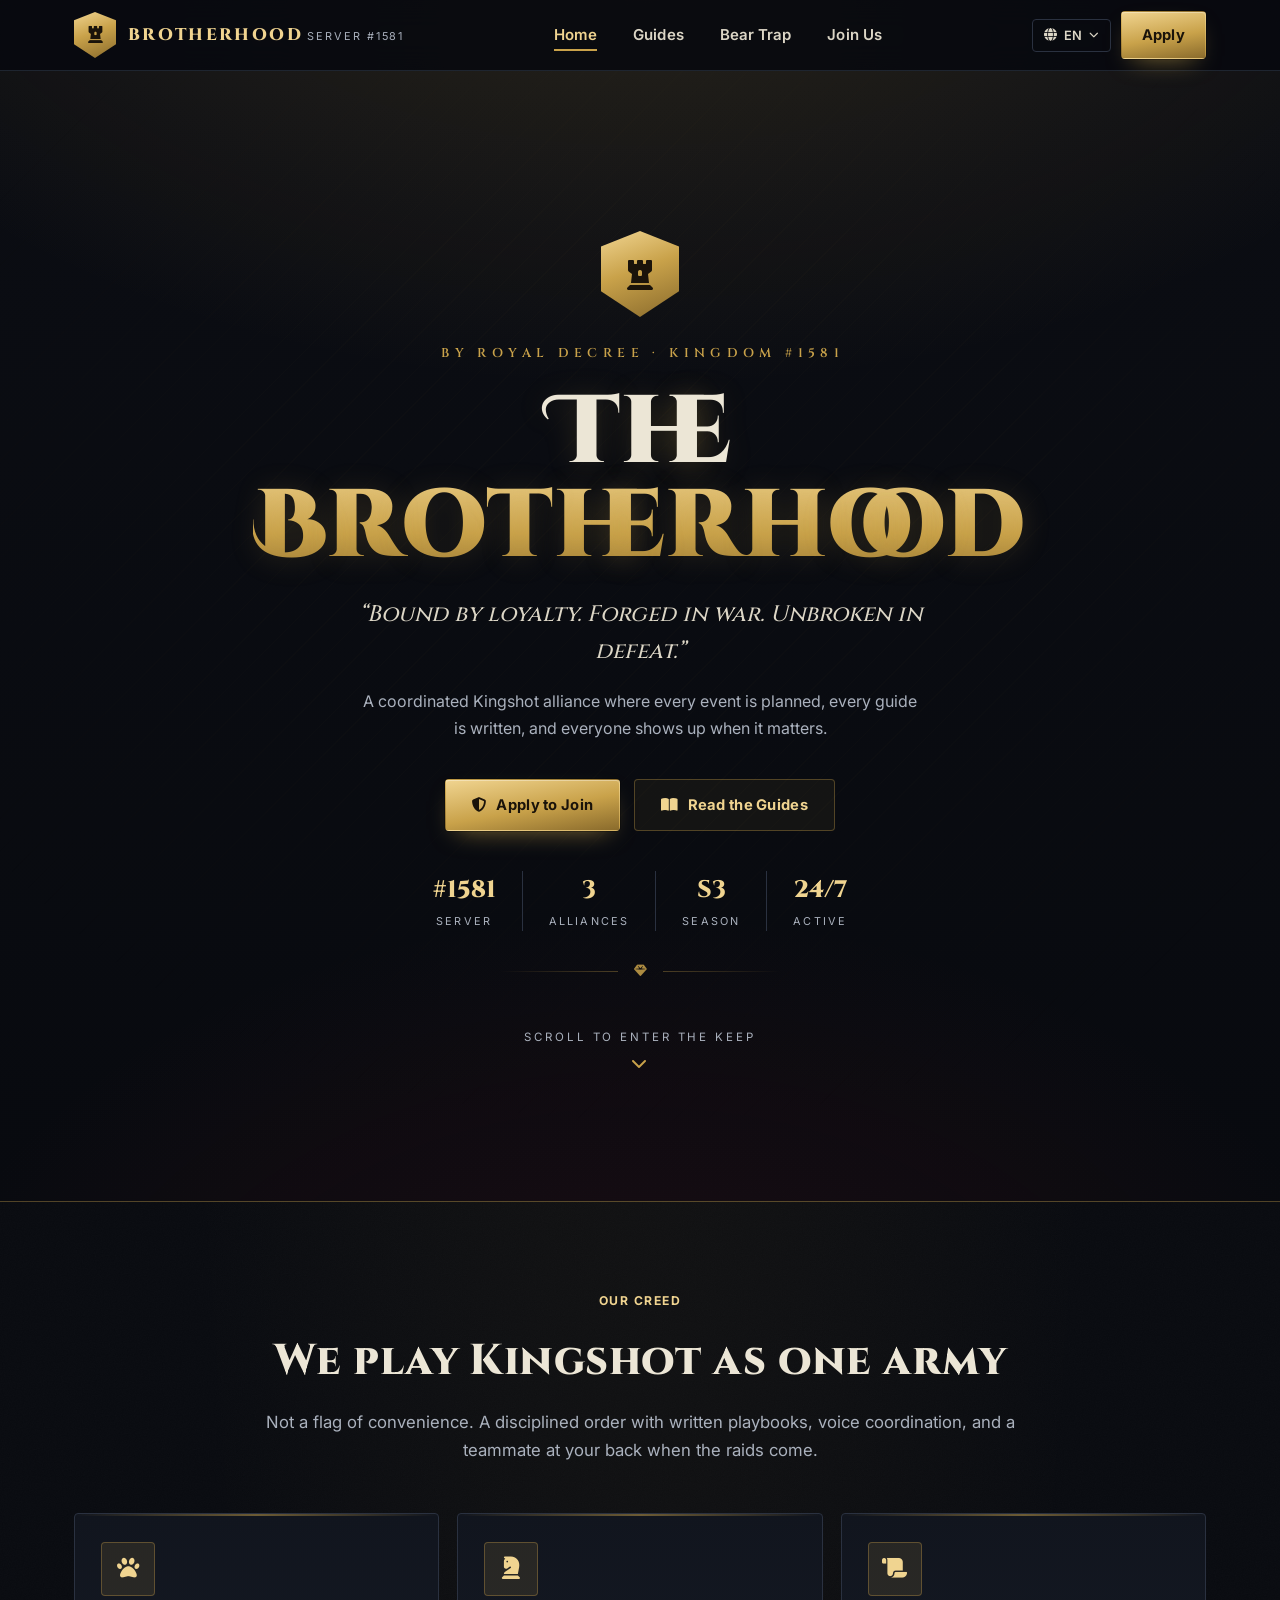
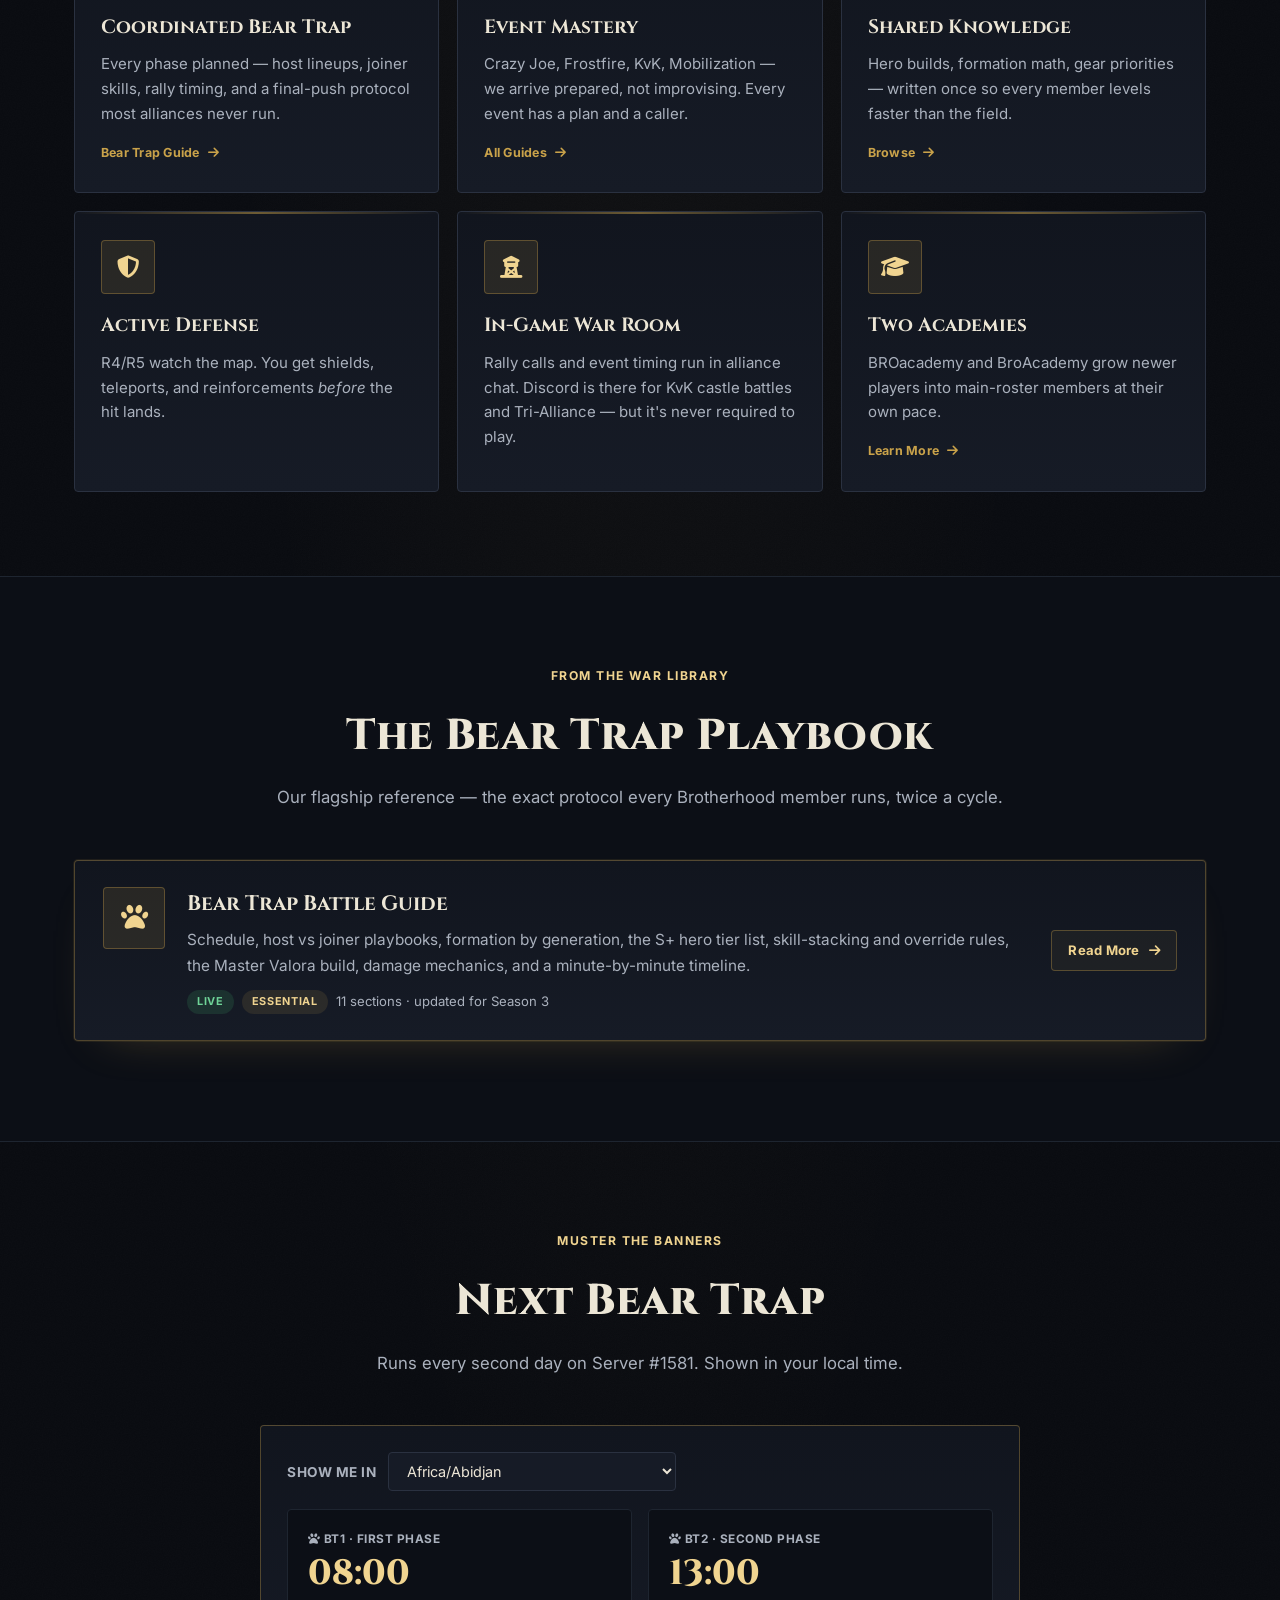
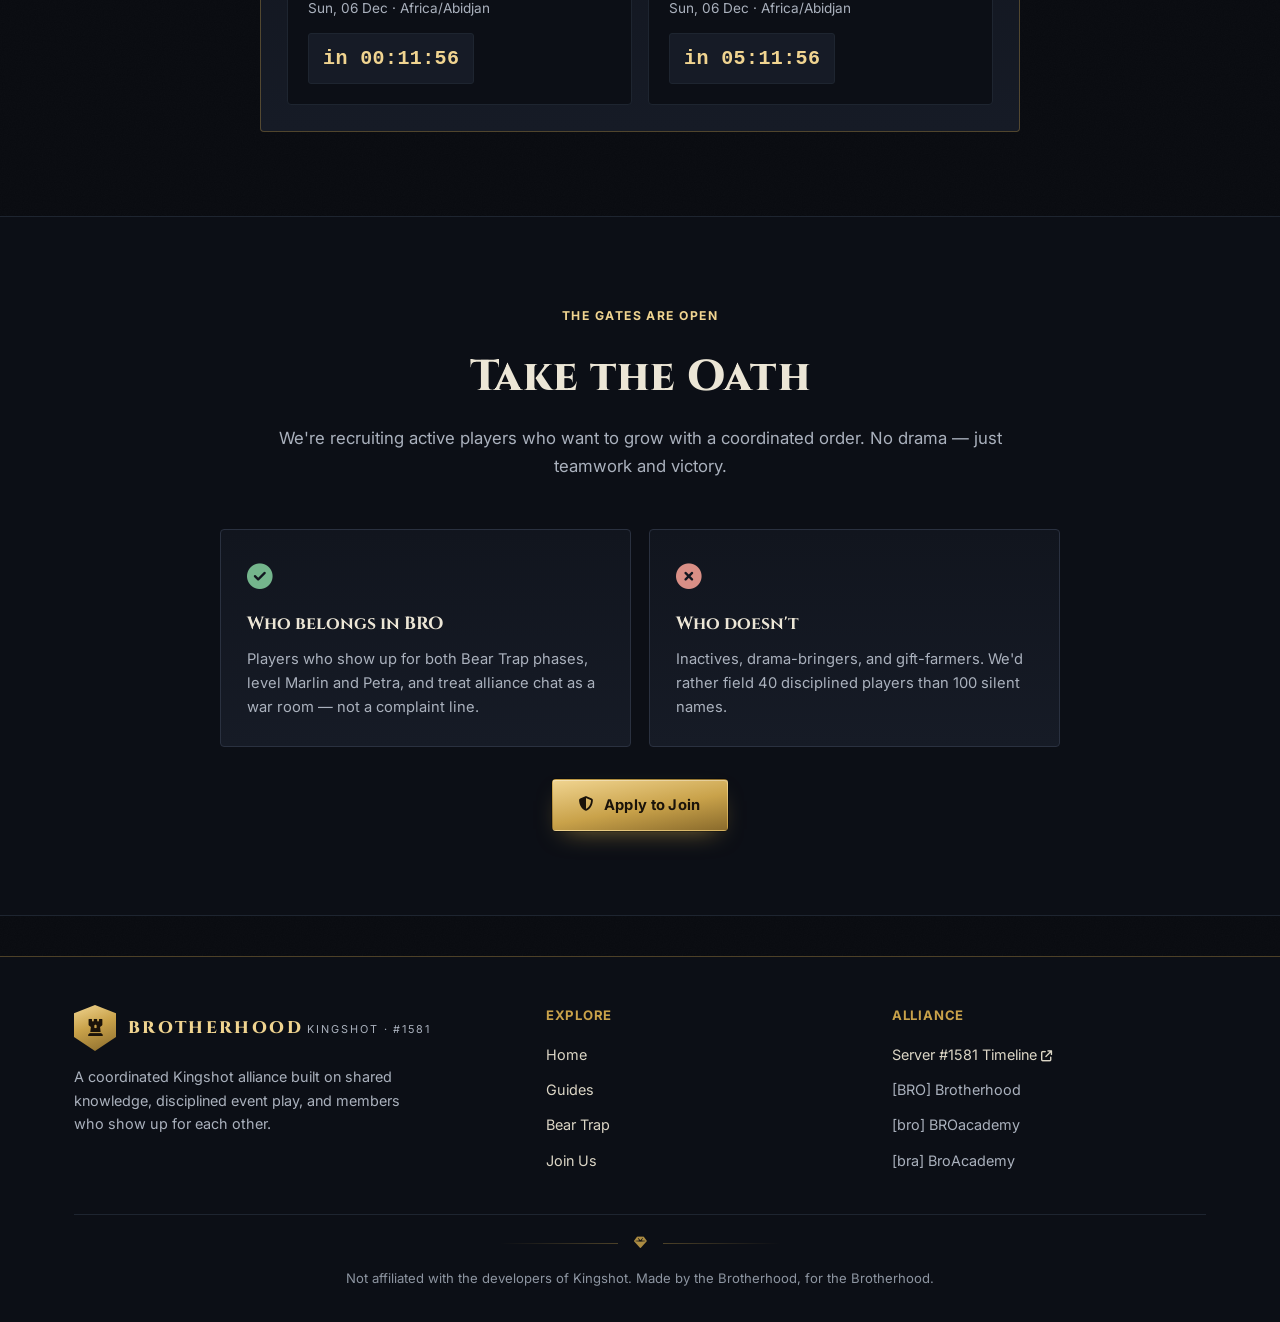
==== home.html @ 2ebb55e9 "Bear Trap guide — soft launch as site root Co-Authored-By: Claude Opus 4.8 <noreply@anthropic.com>" ====
<!DOCTYPE html>
<html lang="en">
<head>
<meta charset="UTF-8" />
<meta name="viewport" content="width=device-width, initial-scale=1.0" />
<title>Brotherhood — Kingshot Alliance · Server #1581</title>
<meta name="description" content="The Brotherhood — a coordinated Kingshot alliance on Server #1581. War strategy, written guides, and members who show up. Now recruiting." />
<link rel="preconnect" href="https://fonts.googleapis.com" />
<link rel="preconnect" href="https://fonts.gstatic.com" crossorigin />
<link href="https://fonts.googleapis.com/css2?family=Cinzel:wght@400;600;700;800;900&family=Cinzel+Decorative:wght@700;900&family=Inter:wght@400;500;600;700&display=swap" rel="stylesheet" />
<link rel="stylesheet" href="https://cdnjs.cloudflare.com/ajax/libs/font-awesome/6.5.1/css/all.min.css" />
<link rel="stylesheet" href="style.css" />
</head>
<body>

<!-- ===================== NAV ===================== -->
<header class="nav">
  <div class="nav-inner">
    <a class="brand" href="home.html" aria-label="Brotherhood home">
      <span class="crest"><i class="fa-solid fa-chess-rook"></i></span>
      <span class="brand-text">
        <span class="brand-name">BROTHERHOOD</span>
        <span class="brand-sub">Server #1581</span>
      </span>
    </a>
    <nav class="nav-links" aria-label="Primary">
      <a href="home.html" class="active" data-i18n="nav.home">Home</a>
      <a href="guides.html" data-i18n="nav.guides">Guides</a>
      <a href="index.html" data-i18n="nav.beartrap">Bear Trap</a>
      <a href="recruitment.html" data-i18n="nav.recruit">Join Us</a>
    </nav>
    <div class="nav-right">
      <div class="lang">
        <button class="lang-btn" data-lang-toggle aria-label="Change language">
          <i class="fa-solid fa-globe"></i><span data-lang-label>EN</span><i class="fa-solid fa-chevron-down" style="font-size:.6rem"></i>
        </button>
        <div class="lang-menu" data-lang-menu></div>
      </div>
      <a class="btn btn-gold desktop-cta" href="recruitment.html" data-i18n="nav.apply">Apply</a>
      <button class="hamburger" data-burger aria-label="Menu"><i class="fa-solid fa-bars"></i></button>
    </div>
  </div>
</header>
<div class="mobile-drawer" data-drawer>
  <a href="home.html" class="active" data-i18n="nav.home">Home</a>
  <a href="guides.html" data-i18n="nav.guides">Guides</a>
  <a href="index.html" data-i18n="nav.beartrap">Bear Trap</a>
  <a href="recruitment.html" data-i18n="nav.recruit">Join Us</a>
  <div class="drawer-cta"><a class="btn btn-gold" href="recruitment.html" style="width:100%" data-i18n="cta.apply">Apply to Join</a></div>
</div>

<!-- ===================== HERO BANNER ===================== -->
<section class="banner">
  <div class="banner-inner">
    <div class="crest-lg"><i class="fa-solid fa-chess-rook"></i></div>
    <div class="decree-tag">By Royal Decree · Kingdom #1581</div>
    <h1>The <span class="gild">Brotherhood</span></h1>
    <p class="tagline">“Bound by loyalty. Forged in war. Unbroken in defeat.”</p>
    <p class="sub">A coordinated Kingshot alliance where every event is planned, every guide is written, and everyone shows up when it matters.</p>

    <div class="banner-cta">
      <a class="btn btn-gold" href="recruitment.html"><i class="fa-solid fa-shield-halved"></i> <span data-i18n="cta.apply">Apply to Join</span></a>
      <a class="btn btn-ghost" href="guides.html"><i class="fa-solid fa-book-open"></i> <span data-i18n="cta.readGuides">Read the Guides</span></a>
    </div>

    <div class="creststrip">
      <div class="item"><div class="v">#1581</div><div class="k">Server</div></div>
      <div class="sep"></div>
      <div class="item"><div class="v">3</div><div class="k">Alliances</div></div>
      <div class="sep"></div>
      <div class="item"><div class="v">S3</div><div class="k">Season</div></div>
      <div class="sep"></div>
      <div class="item"><div class="v">24/7</div><div class="k">Active</div></div>
    </div>

    <div class="rule crest-rule"><i class="fa-solid fa-gem"></i></div>
    <div class="scroll-hint">Scroll to enter the keep<i class="fa-solid fa-chevron-down"></i></div>
  </div>
</section>

<!-- ===================== CREED ===================== -->
<section class="section">
  <div class="wrap">
    <div class="section-head">
      <span class="eyebrow">Our Creed</span>
      <h2>We play Kingshot as one army</h2>
      <p>Not a flag of convenience. A disciplined order with written playbooks, voice coordination, and a teammate at your back when the raids come.</p>
    </div>

    <div class="grid grid-3">
      <article class="card">
        <div class="card-icon"><i class="fa-solid fa-paw"></i></div>
        <h3>Coordinated Bear Trap</h3>
        <p>Every phase planned — host lineups, joiner skills, rally timing, and a final-push protocol most alliances never run.</p>
        <a class="card-link" href="index.html">Bear Trap Guide <i class="fa-solid fa-arrow-right"></i></a>
      </article>
      <article class="card">
        <div class="card-icon"><i class="fa-solid fa-chess-knight"></i></div>
        <h3>Event Mastery</h3>
        <p>Crazy Joe, Frostfire, KvK, Mobilization — we arrive prepared, not improvising. Every event has a plan and a caller.</p>
        <a class="card-link" href="guides.html">All Guides <i class="fa-solid fa-arrow-right"></i></a>
      </article>
      <article class="card">
        <div class="card-icon"><i class="fa-solid fa-scroll"></i></div>
        <h3>Shared Knowledge</h3>
        <p>Hero builds, formation math, gear priorities — written once so every member levels faster than the field.</p>
        <a class="card-link" href="guides.html">Browse <i class="fa-solid fa-arrow-right"></i></a>
      </article>
      <article class="card">
        <div class="card-icon"><i class="fa-solid fa-shield-halved"></i></div>
        <h3>Active Defense</h3>
        <p>R4/R5 watch the map. You get shields, teleports, and reinforcements <em>before</em> the hit lands.</p>
      </article>
      <article class="card">
        <div class="card-icon"><i class="fa-solid fa-tower-observation"></i></div>
        <h3>In-Game War Room</h3>
        <p>Rally calls and event timing run in alliance chat. Discord is there for KvK castle battles and Tri-Alliance — but it's never required to play.</p>
      </article>
      <article class="card">
        <div class="card-icon"><i class="fa-solid fa-graduation-cap"></i></div>
        <h3>Two Academies</h3>
        <p>BROacademy and BroAcademy grow newer players into main-roster members at their own pace.</p>
        <a class="card-link" href="recruitment.html">Learn More <i class="fa-solid fa-arrow-right"></i></a>
      </article>
    </div>
  </div>
</section>

<!-- ===================== FEATURED GUIDE ===================== -->
<section class="section section--alt">
  <div class="wrap">
    <div class="section-head">
      <span class="eyebrow">From the War Library</span>
      <h2>The Bear Trap Playbook</h2>
      <p>Our flagship reference — the exact protocol every Brotherhood member runs, twice a cycle.</p>
    </div>

    <a class="guide-card featured" href="index.html">
      <div class="gc-icon"><i class="fa-solid fa-paw"></i></div>
      <div class="gc-body">
        <h3>Bear Trap Battle Guide</h3>
        <p>Schedule, host vs joiner playbooks, formation by generation, the S+ hero tier list, skill-stacking and override rules, the Master Valora build, damage mechanics, and a minute-by-minute timeline.</p>
        <div class="gc-meta">
          <span class="pill live">Live</span>
          <span class="pill tier-s">Essential</span>
          <span class="text-muted" style="font-size:.82rem">11 sections · updated for Season 3</span>
        </div>
      </div>
      <span class="btn btn-ghost btn-sm gc-cta"><span data-i18n="cta.readMore">Read More</span> <i class="fa-solid fa-arrow-right"></i></span>
    </a>
  </div>
</section>

<!-- ===================== NEXT BEAR TRAP ===================== -->
<section class="section">
  <div class="wrap">
    <div class="section-head">
      <span class="eyebrow">Muster the Banners</span>
      <h2>Next Bear Trap</h2>
      <p>Runs every second day on Server #1581. Shown in your local time.</p>
    </div>

    <div class="tz-box" style="max-width:760px;margin:0 auto">
      <div class="tz-controls">
        <label for="tzSelect">Show me in</label>
        <select id="tzSelect"></select>
      </div>
      <div class="tz-grid">
        <div class="tz-card">
          <div class="label"><i class="fa-solid fa-paw"></i> BT1 · First Phase</div>
          <div class="time" id="bt1Time">—</div>
          <div class="date" id="bt1Date">UTC 08:00</div>
          <div class="countdown" id="bt1Countdown">—</div>
        </div>
        <div class="tz-card">
          <div class="label"><i class="fa-solid fa-paw"></i> BT2 · Second Phase</div>
          <div class="time" id="bt2Time">—</div>
          <div class="date" id="bt2Date">UTC 13:00</div>
          <div class="countdown" id="bt2Countdown">—</div>
        </div>
      </div>
    </div>
  </div>
</section>

<!-- ===================== JOIN CTA ===================== -->
<section class="section section--alt">
  <div class="wrap">
    <div class="section-head">
      <span class="eyebrow">The Gates Are Open</span>
      <h2>Take the Oath</h2>
      <p>We're recruiting active players who want to grow with a coordinated order. No drama — just teamwork and victory.</p>
    </div>
    <div class="grid grid-2" style="max-width:840px;margin:0 auto 32px">
      <div class="feature">
        <div class="ic"><i class="fa-solid fa-circle-check" style="color:var(--green)"></i></div>
        <h3>Who belongs in BRO</h3>
        <p>Players who show up for both Bear Trap phases, level Marlin and Petra, and treat alliance chat as a war room — not a complaint line.</p>
      </div>
      <div class="feature">
        <div class="ic"><i class="fa-solid fa-circle-xmark" style="color:var(--red)"></i></div>
        <h3>Who doesn't</h3>
        <p>Inactives, drama-bringers, and gift-farmers. We'd rather field 40 disciplined players than 100 silent names.</p>
      </div>
    </div>
    <div style="text-align:center">
      <a class="btn btn-gold" href="recruitment.html"><i class="fa-solid fa-shield-halved"></i> <span data-i18n="cta.apply">Apply to Join</span></a>
    </div>
  </div>
</section>

<!-- ===================== FOOTER ===================== -->
<footer class="footer">
  <div class="wrap">
    <div class="footer-grid">
      <div>
        <a class="brand" href="home.html">
          <span class="crest"><i class="fa-solid fa-chess-rook"></i></span>
          <span class="brand-text">
            <span class="brand-name">BROTHERHOOD</span>
            <span class="brand-sub">Kingshot · #1581</span>
          </span>
        </a>
        <p data-i18n="footer.tagline">A coordinated Kingshot alliance built on shared knowledge, disciplined event play, and members who show up for each other.</p>
      </div>
      <div>
        <h4 data-i18n="footer.explore">Explore</h4>
        <ul>
          <li><a href="home.html" data-i18n="nav.home">Home</a></li>
          <li><a href="guides.html" data-i18n="nav.guides">Guides</a></li>
          <li><a href="index.html" data-i18n="nav.beartrap">Bear Trap</a></li>
          <li><a href="recruitment.html" data-i18n="nav.recruit">Join Us</a></li>
        </ul>
      </div>
      <div>
        <h4 data-i18n="footer.alliance">Alliance</h4>
        <ul>
          <li><a href="https://kingshotoptimizer.com/kingdom-timeline/1581/" target="_blank" rel="noopener">Server #1581 Timeline <i class="fa-solid fa-arrow-up-right-from-square" style="font-size:.7rem"></i></a></li>
          <li><span class="text-muted" style="font-size:.9rem">[BRO] Brotherhood</span></li>
          <li><span class="text-muted" style="font-size:.9rem">[bro] BROacademy</span></li>
          <li><span class="text-muted" style="font-size:.9rem">[bra] BroAcademy</span></li>
        </ul>
      </div>
    </div>
    <div class="footer-bottom">
      <div class="rule"><i class="fa-solid fa-gem"></i></div>
      <div data-i18n="footer.rights">Not affiliated with the developers of Kingshot. Made by the Brotherhood, for the Brotherhood.</div>
    </div>
  </div>
</footer>

<script src="app.js" defer></script>
</body>
</html>
---- style.css ----
/* ==========================================================================
   [BRO] BROTHERHOOD — Kingshot Alliance
   Shared design system · "Royal Decree" theme
   ========================================================================== */

/* ---------- TOKENS ---------- */
:root {
  /* surfaces */
  --bg:        #080a0f;
  --bg-2:      #0c0f16;
  --panel:     #11151e;
  --panel-2:   #161b26;
  --panel-3:   #1d2430;
  --line:      #2a3140;
  --line-soft: #1e2530;

  /* ink */
  --ink:       #ece6d6;   /* warm parchment */
  --ink-dim:   #c3bca9;
  --muted:     #8b93a0;
  --muted-2:   #6b727e;

  /* gold */
  --gold:        #c9a24a;
  --gold-bright: #f0d490;
  --gold-deep:   #8a6b2c;
  --gold-soft:   rgba(201, 162, 74, 0.12);
  --gold-line:   rgba(201, 162, 74, 0.34);

  /* heraldic */
  --crimson:        #8e1f2b;
  --crimson-bright: #c0392b;
  --azure:          #2f6fb0;

  /* status */
  --green:  #3fae6a;
  --red:    #d4493f;
  --orange: #d98a2b;

  /* type */
  --display: 'Cinzel', 'Times New Roman', serif;
  --decor:   'Cinzel Decorative', 'Cinzel', serif;
  --body:    'Inter', -apple-system, BlinkMacSystemFont, 'Segoe UI', sans-serif;

  --maxw: 1180px;
  --radius: 4px;
}

/* ---------- RESET ---------- */
* { box-sizing: border-box; margin: 0; padding: 0; }
html { scroll-behavior: smooth; -webkit-text-size-adjust: 100%; }
body {
  font-family: var(--body);
  background: var(--bg);
  color: var(--ink);
  line-height: 1.65;
  font-size: 16px;
  overflow-x: hidden;
  /* fine grain texture */
  background-image:
    radial-gradient(ellipse at 50% -10%, rgba(201,162,74,0.07) 0%, transparent 55%),
    url("data:image/svg+xml,%3Csvg xmlns='http://www.w3.org/2000/svg' width='160' height='160'%3E%3Cfilter id='n'%3E%3CfeTurbulence type='fractalNoise' baseFrequency='0.85' numOctaves='2' stitchTiles='stitch'/%3E%3CfeColorMatrix type='saturate' values='0'/%3E%3C/filter%3E%3Crect width='100%25' height='100%25' filter='url(%23n)' opacity='0.025'/%3E%3C/svg%3E");
}
img { max-width: 100%; display: block; }
a { color: var(--gold); text-decoration: none; transition: color .15s ease; }
a:hover { color: var(--gold-bright); }
ul { list-style: none; }
::selection { background: var(--gold-deep); color: #fff; }

/* scrollbar */
::-webkit-scrollbar { width: 11px; height: 11px; }
::-webkit-scrollbar-track { background: var(--bg-2); }
::-webkit-scrollbar-thumb { background: var(--panel-3); border-radius: 6px; border: 2px solid var(--bg-2); }
::-webkit-scrollbar-thumb:hover { background: var(--gold-deep); }

/* ---------- TYPE HELPERS ---------- */
.display { font-family: var(--display); font-weight: 700; letter-spacing: .02em; line-height: 1.1; }
.eyebrow {
  font-family: var(--display);
  font-weight: 600;
  font-size: .76rem;
  letter-spacing: .32em;
  text-transform: uppercase;
  color: var(--gold);
  display: inline-block;
}
.text-muted { color: var(--muted); }

/* ---------- LAYOUT ---------- */
.wrap { max-width: var(--maxw); margin: 0 auto; padding: 0 24px; }
.section { padding: 84px 0; position: relative; }
.section--tight { padding: 56px 0; }
.section-head { text-align: center; max-width: 760px; margin: 0 auto 48px; }
.section-head h2 {
  font-family: var(--display);
  font-weight: 800;
  font-size: clamp(1.8rem, 4vw, 2.7rem);
  color: var(--ink);
  margin: 14px 0 12px;
  letter-spacing: .01em;
}
.section-head p { color: var(--muted); font-size: 1.05rem; }

/* alternating section bg */
.section--alt { background: var(--bg-2); border-top: 1px solid var(--line-soft); border-bottom: 1px solid var(--line-soft); }

/* ---------- HERALDIC DIVIDER ---------- */
.rule {
  display: flex; align-items: center; justify-content: center; gap: 16px;
  margin: 0 auto; max-width: 280px; color: var(--gold);
}
.rule::before, .rule::after {
  content: ""; height: 1px; flex: 1;
  background: linear-gradient(90deg, transparent, var(--gold-line));
}
.rule::after { background: linear-gradient(90deg, var(--gold-line), transparent); }
.rule i { font-size: .8rem; opacity: .85; }

/* ==========================================================================
   NAVIGATION
   ========================================================================== */
.nav {
  position: sticky; top: 0; z-index: 1000;
  background: rgba(8, 10, 15, 0.78);
  backdrop-filter: blur(14px) saturate(140%);
  border-bottom: 1px solid var(--line-soft);
  transition: background .25s ease, border-color .25s ease, box-shadow .25s ease;
}
.nav.scrolled {
  background: rgba(8, 10, 15, 0.95);
  border-bottom-color: var(--gold-line);
  box-shadow: 0 10px 30px -18px rgba(0,0,0,.9);
}
.nav-inner {
  max-width: var(--maxw); margin: 0 auto; padding: 0 24px;
  height: 70px; display: flex; align-items: center; justify-content: space-between; gap: 18px;
}
.brand { display: flex; align-items: center; gap: 12px; }
.brand .crest {
  width: 42px; height: 46px; flex: none;
  display: grid; place-items: center;
  color: #1a130a; font-size: 1.15rem;
  background: linear-gradient(160deg, var(--gold-bright), var(--gold) 45%, var(--gold-deep));
  clip-path: polygon(50% 0, 100% 18%, 100% 70%, 50% 100%, 0 70%, 0 18%);
  box-shadow: 0 0 0 1px rgba(0,0,0,.4), 0 6px 16px -8px rgba(201,162,74,.8);
}
.brand .brand-text { line-height: 1.15; }
.brand .brand-name {
  font-family: var(--display); font-weight: 800; font-size: 1.05rem;
  color: var(--gold-bright); letter-spacing: .14em;
}
.brand .brand-sub { font-size: .68rem; color: var(--muted); letter-spacing: .18em; text-transform: uppercase; }

.nav-links { display: flex; align-items: center; gap: 4px; }
.nav-links a {
  font-family: var(--display); font-weight: 600;
  font-size: .82rem; letter-spacing: .12em; text-transform: uppercase;
  color: var(--ink-dim); padding: 10px 16px; border-radius: var(--radius);
  position: relative; transition: color .15s ease;
}
.nav-links a::after {
  content: ""; position: absolute; left: 16px; right: 16px; bottom: 6px; height: 2px;
  background: var(--gold); transform: scaleX(0); transform-origin: left; transition: transform .22s ease;
}
.nav-links a:hover { color: var(--gold-bright); }
.nav-links a:hover::after,
.nav-links a.active::after { transform: scaleX(1); }
.nav-links a.active { color: var(--gold-bright); }

.nav-right { display: flex; align-items: center; gap: 10px; }

/* language switcher */
.lang { position: relative; }
.lang-btn {
  display: flex; align-items: center; gap: 7px;
  background: transparent; border: 1px solid var(--line); color: var(--ink-dim);
  font-family: var(--body); font-size: .8rem; font-weight: 600;
  padding: 8px 11px; border-radius: var(--radius); cursor: pointer; transition: all .15s ease;
}
.lang-btn:hover { border-color: var(--gold-line); color: var(--gold-bright); }
.lang-menu {
  position: absolute; right: 0; top: calc(100% + 8px); min-width: 158px;
  background: var(--panel); border: 1px solid var(--line); border-radius: var(--radius);
  box-shadow: 0 18px 40px -20px rgba(0,0,0,.9); padding: 6px;
  opacity: 0; visibility: hidden; transform: translateY(-6px); transition: all .16s ease; z-index: 50;
}
.lang.open .lang-menu { opacity: 1; visibility: visible; transform: translateY(0); }
.lang-menu button {
  width: 100%; text-align: left; background: transparent; border: 0; cursor: pointer;
  color: var(--ink-dim); font-family: var(--body); font-size: .85rem; padding: 9px 11px;
  border-radius: 3px; display: flex; align-items: center; gap: 9px; transition: all .12s ease;
}
.lang-menu button:hover { background: var(--panel-2); color: var(--gold-bright); }
.lang-menu button.active { color: var(--gold-bright); }
.lang-menu button .flag { font-size: 1rem; }

/* buttons */
.btn {
  display: inline-flex; align-items: center; justify-content: center; gap: 9px;
  font-family: var(--display); font-weight: 700; font-size: .82rem;
  letter-spacing: .14em; text-transform: uppercase;
  padding: 13px 26px; border-radius: var(--radius); cursor: pointer;
  border: 1px solid transparent; transition: all .18s ease; white-space: nowrap;
}
.btn-gold {
  color: #1a130a;
  background: linear-gradient(170deg, var(--gold-bright), var(--gold) 55%, var(--gold-deep));
  box-shadow: 0 0 0 1px rgba(0,0,0,.3), inset 0 1px 0 rgba(255,255,255,.35), 0 10px 26px -12px rgba(201,162,74,.7);
}
.btn-gold:hover { color: #120d06; filter: brightness(1.08); transform: translateY(-2px); box-shadow: 0 14px 30px -12px rgba(201,162,74,.85); }
.btn-ghost {
  color: var(--gold-bright); background: rgba(201,162,74,.06); border-color: var(--gold-line);
}
.btn-ghost:hover { background: rgba(201,162,74,.13); border-color: var(--gold); transform: translateY(-2px); }
.btn-sm { padding: 9px 16px; font-size: .74rem; }
.nav .btn { padding: 11px 20px; }

/* hamburger */
.hamburger { display: none; background: transparent; border: 1px solid var(--line); color: var(--ink);
  width: 42px; height: 42px; border-radius: var(--radius); cursor: pointer; font-size: 1.05rem; }
.mobile-drawer { display: none; }

/* ==========================================================================
   HERO / BANNER
   ========================================================================== */
.banner {
  position: relative; overflow: hidden;
  padding: clamp(80px, 14vw, 160px) 0 clamp(72px, 11vw, 130px);
  border-bottom: 1px solid var(--gold-line);
  background:
    radial-gradient(ellipse 120% 80% at 50% -20%, rgba(201,162,74,.18), transparent 60%),
    radial-gradient(ellipse 90% 70% at 50% 120%, rgba(142,31,43,.16), transparent 65%),
    linear-gradient(180deg, #0b0d13 0%, #080a0f 100%);
}
/* corner heraldry + vignette */
.banner::before {
  content: ""; position: absolute; inset: 0; pointer-events: none;
  background:
    repeating-linear-gradient(135deg, transparent 0 22px, rgba(201,162,74,.02) 22px 23px);
  mask-image: radial-gradient(ellipse 80% 70% at 50% 40%, #000 35%, transparent 80%);
}
.banner-inner { position: relative; text-align: center; max-width: 880px; margin: 0 auto; padding: 0 24px; }
.banner .crest-lg {
  width: 78px; height: 86px; margin: 0 auto 26px;
  display: grid; place-items: center; color: #1a130a; font-size: 2rem;
  background: linear-gradient(160deg, var(--gold-bright), var(--gold) 45%, var(--gold-deep));
  clip-path: polygon(50% 0, 100% 18%, 100% 70%, 50% 100%, 0 70%, 0 18%);
  box-shadow: 0 0 0 1px rgba(0,0,0,.4), 0 0 50px -10px rgba(201,162,74,.65);
}
.banner .decree-tag {
  font-family: var(--display); font-weight: 600; letter-spacing: .42em; text-transform: uppercase;
  font-size: .8rem; color: var(--gold); margin-bottom: 22px; padding-left: .42em;
}
.banner h1 {
  font-family: var(--decor); font-weight: 900;
  font-size: clamp(2.6rem, 8.5vw, 6rem);
  color: var(--ink); line-height: .98; letter-spacing: .01em;
  text-shadow: 0 2px 30px rgba(201,162,74,.18);
}
.banner h1 .gild {
  background: linear-gradient(180deg, var(--gold-bright), var(--gold) 55%, var(--gold-deep));
  -webkit-background-clip: text; background-clip: text; -webkit-text-fill-color: transparent;
}
.banner .tagline {
  font-family: var(--display); font-size: clamp(1rem, 2.4vw, 1.4rem);
  color: var(--ink-dim); font-style: italic; margin: 22px auto 0; max-width: 620px; font-weight: 500;
}
.banner .sub { color: var(--muted); margin: 18px auto 0; max-width: 560px; font-size: 1rem; }
.banner .banner-cta { margin-top: 38px; display: flex; gap: 14px; justify-content: center; flex-wrap: wrap; }
.banner .crest-rule { margin: 34px auto 0; }

/* server strip */
.creststrip {
  display: flex; gap: 26px; justify-content: center; flex-wrap: wrap; margin-top: 40px;
}
.creststrip .item { text-align: center; }
.creststrip .item .v { font-family: var(--display); font-weight: 800; font-size: 1.5rem; color: var(--gold-bright); }
.creststrip .item .k { font-size: .68rem; letter-spacing: .2em; text-transform: uppercase; color: var(--muted); margin-top: 2px; }
.creststrip .sep { width: 1px; background: var(--line); }

/* scroll hint */
.scroll-hint { margin-top: 50px; color: var(--muted); font-size: .72rem; letter-spacing: .25em; text-transform: uppercase; }
.scroll-hint i { display: block; margin-top: 8px; font-size: 1rem; color: var(--gold); animation: bob 1.8s ease-in-out infinite; }
@keyframes bob { 0%,100%{transform:translateY(0)} 50%{transform:translateY(6px)} }

/* ==========================================================================
   PAGE HEADER (interior pages)
   ========================================================================== */
.page-header {
  padding: clamp(64px, 10vw, 110px) 0 clamp(40px, 6vw, 64px);
  text-align: center; position: relative;
  border-bottom: 1px solid var(--gold-line);
  background:
    radial-gradient(ellipse 90% 80% at 50% -30%, rgba(201,162,74,.14), transparent 60%),
    linear-gradient(180deg, #0b0d13, #080a0f);
}
.page-header .crest-lg {
  width: 64px; height: 70px; margin: 0 auto 20px; display: grid; place-items: center;
  color: #1a130a; font-size: 1.5rem;
  background: linear-gradient(160deg, var(--gold-bright), var(--gold) 45%, var(--gold-deep));
  clip-path: polygon(50% 0, 100% 18%, 100% 70%, 50% 100%, 0 70%, 0 18%);
  box-shadow: 0 0 40px -12px rgba(201,162,74,.6);
}
.page-header h1 {
  font-family: var(--display); font-weight: 800;
  font-size: clamp(2.1rem, 5.5vw, 3.4rem); color: var(--ink); letter-spacing: .01em;
}
.page-header p { color: var(--muted); max-width: 640px; margin: 14px auto 0; font-size: 1.05rem; }
.page-header .badges { margin-top: 22px; }

/* ==========================================================================
   BADGES & PILLS
   ========================================================================== */
.badges { display: flex; gap: 8px; justify-content: center; flex-wrap: wrap; }
.badge {
  font-family: var(--display); font-weight: 600; font-size: .74rem; letter-spacing: .12em;
  text-transform: uppercase; padding: 6px 14px; border-radius: 999px;
  background: var(--gold-soft); border: 1px solid var(--gold-line); color: var(--gold-bright);
}
.badge.alt { background: rgba(47,111,176,.1); border-color: rgba(47,111,176,.4); color: #7db4e6; }
.badge.crim { background: rgba(142,31,43,.14); border-color: rgba(192,57,43,.4); color: #e08a82; }

.pill {
  display: inline-block; padding: 3px 10px; border-radius: 999px;
  font-size: .68rem; font-weight: 700; letter-spacing: .06em; text-transform: uppercase;
  font-family: var(--body);
}
.pill.host    { background: rgba(212,73,63,.16);  color: #e3897f; }
.pill.joiner  { background: rgba(47,111,176,.16); color: #7db4e6; }
.pill.sp      { background: rgba(168,85,247,.16); color: #c39bf0; }
.pill.live    { background: rgba(63,174,106,.16); color: #6fd498; }
.pill.draft   { background: rgba(139,147,160,.14);color: var(--muted); }
.pill.tier-s  { background: rgba(212,73,63,.16);  color: #e3897f; }
.pill.tier-a  { background: rgba(217,138,43,.16); color: #e6b061; }
.pill.tier-b  { background: rgba(201,162,74,.16); color: var(--gold-bright); }
.pill.tier-x  { background: rgba(139,147,160,.14);color: var(--muted); }

/* ==========================================================================
   GRID + CARDS
   ========================================================================== */
.grid { display: grid; gap: 18px; }
.grid-2 { grid-template-columns: repeat(auto-fit, minmax(300px, 1fr)); }
.grid-3 { grid-template-columns: repeat(auto-fit, minmax(280px, 1fr)); }
.grid-4 { grid-template-columns: repeat(auto-fit, minmax(220px, 1fr)); }

.card {
  position: relative; background: linear-gradient(180deg, var(--panel), var(--panel-2));
  border: 1px solid var(--line); border-radius: var(--radius); padding: 28px 26px;
  overflow: hidden; transition: transform .2s ease, border-color .2s ease, box-shadow .2s ease;
}
.card::before {
  content: ""; position: absolute; inset: 0 0 auto 0; height: 2px;
  background: linear-gradient(90deg, transparent, var(--gold), transparent);
  opacity: .5; transition: opacity .2s ease;
}
.card:hover { transform: translateY(-4px); border-color: var(--gold-line); box-shadow: 0 22px 44px -28px rgba(0,0,0,.9), 0 0 0 1px rgba(201,162,74,.08); }
.card:hover::before { opacity: 1; }
.card .card-icon {
  width: 54px; height: 54px; display: grid; place-items: center; margin-bottom: 16px;
  font-size: 1.4rem; color: var(--gold-bright);
  background: var(--gold-soft); border: 1px solid var(--gold-line); border-radius: var(--radius);
}
.card h3 { font-family: var(--display); font-weight: 700; font-size: 1.2rem; color: var(--ink); margin-bottom: 9px; }
.card p { color: var(--muted); font-size: .94rem; }
.card .card-link {
  display: inline-flex; align-items: center; gap: 8px; margin-top: 16px;
  font-family: var(--display); font-weight: 600; font-size: .78rem; letter-spacing: .1em; text-transform: uppercase;
  color: var(--gold);
}
.card .card-link i { transition: transform .18s ease; }
.card:hover .card-link i { transform: translateX(4px); }

/* ---------- GUIDE LIST ITEM ---------- */
.guide-card {
  display: flex; gap: 22px; align-items: flex-start;
  background: linear-gradient(180deg, var(--panel), var(--panel-2));
  border: 1px solid var(--line); border-radius: var(--radius);
  padding: 26px 28px; margin-bottom: 16px; color: var(--ink);
  transition: transform .18s ease, border-color .18s ease, box-shadow .18s ease;
}
.guide-card:not(.disabled):hover { transform: translateY(-3px); border-color: var(--gold-line); box-shadow: 0 22px 44px -30px rgba(0,0,0,.9); color: var(--ink); }
.guide-card.disabled { opacity: .5; }
.guide-card .gc-icon {
  width: 62px; height: 62px; flex: none; display: grid; place-items: center; font-size: 1.7rem;
  color: var(--gold-bright); background: var(--gold-soft); border: 1px solid var(--gold-line); border-radius: var(--radius);
}
.guide-card.featured { border-color: var(--gold-line); box-shadow: 0 0 0 1px rgba(201,162,74,.1), 0 20px 50px -34px rgba(201,162,74,.4); }
.guide-card .gc-body { flex: 1; }
.guide-card h3 { font-family: var(--display); font-weight: 700; font-size: 1.3rem; color: var(--ink); margin-bottom: 6px; }
.guide-card p { color: var(--muted); font-size: .96rem; }
.guide-card .gc-meta { display: flex; gap: 8px; margin-top: 12px; align-items: center; flex-wrap: wrap; }
.guide-card .gc-cta { align-self: center; }

/* ---------- FEATURE / VALUE CARDS ---------- */
.feature {
  background: linear-gradient(180deg, var(--panel), var(--panel-2));
  border: 1px solid var(--line); border-radius: var(--radius); padding: 26px;
  transition: transform .18s ease, border-color .18s ease;
}
.feature:hover { transform: translateY(-3px); border-color: var(--gold-line); }
.feature .ic { font-size: 1.6rem; color: var(--gold-bright); margin-bottom: 12px; }
.feature h3 { font-family: var(--display); font-weight: 700; font-size: 1.1rem; margin-bottom: 8px; color: var(--ink); }
.feature p { color: var(--muted); font-size: .92rem; }

/* ---------- ROLE BLOCKS ---------- */
.roles { display: grid; grid-template-columns: 1fr 1fr; gap: 18px; }
.role {
  position: relative; background: linear-gradient(180deg, var(--panel), var(--panel-2));
  border: 1px solid var(--line); border-radius: var(--radius); padding: 28px; overflow: hidden;
  transition: transform .18s ease;
}
.role:hover { transform: translateY(-3px); }
.role.joiner { border-left: 3px solid var(--azure); }
.role.host   { border-left: 3px solid var(--crimson-bright); }
.role .role-label { font-family: var(--display); font-size: .72rem; letter-spacing: .2em; text-transform: uppercase; color: var(--muted); margin-bottom: 6px; }
.role.joiner .role-label { color: #7db4e6; }
.role.host .role-label { color: #e3897f; }
.role h3 { font-family: var(--display); font-weight: 700; font-size: 1.3rem; margin-bottom: 12px; color: var(--ink); }
.role .who { font-size: .88rem; color: var(--muted); margin-bottom: 14px; }
.role ul { padding-left: 4px; }
.role ul li { position: relative; padding: 5px 0 5px 24px; font-size: .94rem; }
.role ul li::before { content: "\f054"; font-family: "Font Awesome 6 Free"; font-weight: 900; position: absolute; left: 0; top: 6px; font-size: .65rem; color: var(--gold); }

/* ---------- HERO/UNIT CARDS ---------- */
.unit-grid { display: grid; grid-template-columns: repeat(auto-fit, minmax(260px, 1fr)); gap: 16px; }
.unit {
  position: relative; background: linear-gradient(180deg, var(--panel), var(--panel-2));
  border: 1px solid var(--line); border-top: 2px solid var(--gold); border-radius: var(--radius); padding: 18px 20px;
}
.unit.locked { opacity: .5; border-top-color: var(--muted); }
.unit .name { font-family: var(--display); font-weight: 700; font-size: 1.12rem; color: var(--ink); }
.unit .skill { color: var(--gold-bright); font-size: .85rem; font-weight: 600; margin: 3px 0 8px; }
.unit .desc { color: var(--muted); font-size: .88rem; }
.unit .status { position: absolute; top: 14px; right: 14px; font-size: .62rem; padding: 3px 8px; border-radius: 999px; font-weight: 700; letter-spacing: .06em; text-transform: uppercase; }
.unit .status.avail { background: rgba(63,174,106,.18); color: #6fd498; }
.unit .status.lock { background: rgba(139,147,160,.16); color: var(--muted); }

/* ---------- LEADER CARD ---------- */
.leader {
  text-align: center; background: linear-gradient(180deg, var(--panel), var(--panel-2));
  border: 1px solid var(--line); border-radius: var(--radius); padding: 30px 24px;
  transition: transform .18s ease, border-color .18s ease;
}
.leader:hover { transform: translateY(-4px); border-color: var(--gold-line); }
.leader .avatar {
  width: 84px; height: 92px; margin: 0 auto 16px; display: grid; place-items: center;
  font-size: 2rem; color: #1a130a;
  background: linear-gradient(160deg, var(--gold-bright), var(--gold) 50%, var(--gold-deep));
  clip-path: polygon(50% 0, 100% 18%, 100% 70%, 50% 100%, 0 70%, 0 18%);
  box-shadow: 0 0 36px -12px rgba(201,162,74,.6);
}
.leader .rank { font-family: var(--display); font-size: .74rem; letter-spacing: .2em; text-transform: uppercase; color: var(--gold); }
.leader .lname { font-family: var(--display); font-weight: 800; font-size: 1.6rem; color: var(--ink); margin: 4px 0 8px; }
.leader p { color: var(--muted); font-size: .9rem; }

/* ---------- ACADEMY CARD ---------- */
.academy {
  background: linear-gradient(180deg, var(--panel), var(--panel-2));
  border: 1px solid var(--line); border-radius: var(--radius); padding: 28px;
  position: relative; overflow: hidden;
}
.academy::after {
  content: ""; position: absolute; right: -30px; top: -30px; width: 120px; height: 120px;
  background: radial-gradient(circle, rgba(201,162,74,.12), transparent 70%);
}
.academy .tag { display: inline-block; font-family: var(--display); font-weight: 700; letter-spacing: .08em;
  color: var(--gold-bright); background: var(--gold-soft); border: 1px solid var(--gold-line);
  padding: 4px 12px; border-radius: 999px; font-size: .78rem; margin-bottom: 12px; }
.academy h3 { font-family: var(--display); font-weight: 700; font-size: 1.3rem; color: var(--ink); margin-bottom: 8px; }
.academy p { color: var(--muted); font-size: .94rem; }

/* ==========================================================================
   TABLES
   ========================================================================== */
.table-wrap { overflow-x: auto; border: 1px solid var(--line); border-radius: var(--radius); }
table { width: 100%; border-collapse: collapse; font-size: .92rem; background: var(--panel); }
th, td { text-align: left; padding: 13px 16px; border-bottom: 1px solid var(--line-soft); vertical-align: top; }
thead th {
  background: var(--panel-3); color: var(--gold-bright);
  font-family: var(--display); font-weight: 600; font-size: .74rem; letter-spacing: .1em; text-transform: uppercase;
}
tbody tr:last-child td { border-bottom: none; }
tbody tr:hover td { background: rgba(201,162,74,.04); }
td.yes { color: var(--green); font-weight: 600; }
td.no  { color: var(--red); font-weight: 600; }

/* ==========================================================================
   CALLOUTS
   ========================================================================== */
.callout {
  border-left: 3px solid var(--gold); background: var(--gold-soft);
  padding: 16px 20px; margin: 16px 0; border-radius: 0 var(--radius) var(--radius) 0;
}
.callout.warn { border-color: var(--orange); background: rgba(217,138,43,.08); }
.callout.bad  { border-color: var(--red);    background: rgba(212,73,63,.08); }
.callout.good { border-color: var(--green);  background: rgba(63,174,106,.08); }
.callout.info { border-color: var(--azure);  background: rgba(47,111,176,.08); }
.callout strong:first-child { display: block; margin-bottom: 4px; font-family: var(--display); letter-spacing: .02em; }

/* ==========================================================================
   CHECKLIST / STEPS
   ========================================================================== */
ul.checklist li { position: relative; padding: 9px 12px 9px 38px; border-bottom: 1px solid var(--line-soft); font-size: .94rem; }
ul.checklist li:last-child { border-bottom: none; }
ul.checklist li::before {
  content: "\f00c"; font-family: "Font Awesome 6 Free"; font-weight: 900;
  position: absolute; left: 12px; top: 10px; font-size: .72rem; color: var(--gold);
  width: 16px; height: 16px; border: 1px solid var(--gold-line); border-radius: 3px; display: grid; place-items: center;
}
.steps { counter-reset: step; }
.steps li {
  counter-increment: step; position: relative; padding: 12px 16px 12px 54px; margin-bottom: 10px;
  background: var(--panel-2); border: 1px solid var(--line-soft); border-radius: var(--radius); font-size: .94rem;
}
.steps li::before {
  content: counter(step); position: absolute; left: 14px; top: 50%; transform: translateY(-50%);
  width: 28px; height: 28px; border-radius: 50%; display: grid; place-items: center;
  font-family: var(--display); font-weight: 700; font-size: .85rem; color: #1a130a;
  background: linear-gradient(160deg, var(--gold-bright), var(--gold-deep));
}

/* ==========================================================================
   FORMULA / CODE
   ========================================================================== */
.formula {
  background: var(--bg-2); border: 1px solid var(--line-soft); border-left: 3px solid var(--gold);
  padding: 16px 20px; border-radius: var(--radius); font-family: 'SF Mono', Consolas, monospace;
  color: var(--gold-bright); margin: 14px 0; font-size: .9rem; line-height: 1.8;
}
code { background: var(--panel-2); padding: 2px 7px; border-radius: 3px; color: var(--gold-bright); font-size: .88em; }

/* ==========================================================================
   TIMELINE / PHASES
   ========================================================================== */
.timeline { display: grid; grid-template-columns: repeat(4, 1fr); gap: 12px; }
.phase { background: var(--panel-2); border: 1px solid var(--line-soft); border-top: 2px solid var(--gold); border-radius: var(--radius); padding: 18px; }
.phase .when { font-family: var(--display); font-size: .72rem; letter-spacing: .12em; text-transform: uppercase; color: var(--muted); }
.phase .what { font-family: var(--display); font-weight: 700; color: var(--ink); margin: 5px 0; }
.phase .detail { font-size: .86rem; color: var(--muted); }
.phase.final { border-top-color: var(--crimson-bright); background: rgba(142,31,43,.07); }

/* ==========================================================================
   COUNTDOWN / TZ
   ========================================================================== */
.tz-box {
  background: linear-gradient(180deg, var(--panel), var(--panel-2));
  border: 1px solid var(--gold-line); border-radius: var(--radius); padding: 26px;
}
.tz-controls { display: flex; align-items: center; gap: 12px; margin-bottom: 18px; flex-wrap: wrap; }
.tz-controls label { color: var(--muted); font-size: .85rem; font-family: var(--display); letter-spacing: .08em; text-transform: uppercase; }
select {
  background: var(--panel-2); color: var(--ink); border: 1px solid var(--line);
  padding: 9px 14px; border-radius: var(--radius); font-family: var(--body); font-size: .9rem;
}
select:focus { outline: none; border-color: var(--gold-line); }
.tz-grid { display: grid; grid-template-columns: 1fr 1fr; gap: 16px; }
.tz-card { background: var(--bg-2); border: 1px solid var(--line-soft); border-radius: var(--radius); padding: 20px; }
.tz-card .label { font-family: var(--display); font-size: .74rem; letter-spacing: .12em; text-transform: uppercase; color: var(--muted); }
.tz-card .time { font-family: var(--display); font-weight: 800; font-size: 2.2rem; color: var(--gold-bright); line-height: 1; margin-top: 6px; }
.tz-card .date { color: var(--muted); font-size: .85rem; margin-top: 6px; }
.tz-card .countdown { display: inline-block; margin-top: 12px; padding: 5px 10px; background: var(--panel-2); border: 1px solid var(--line-soft); border-radius: 3px; font-family: 'SF Mono', Consolas, monospace; font-size: .88rem; color: var(--ink); }

/* ==========================================================================
   STAT ROW
   ========================================================================== */
.stat-row { display: grid; grid-template-columns: repeat(auto-fit, minmax(150px,1fr)); gap: 14px; }
.stat { text-align: center; background: linear-gradient(180deg, var(--panel), var(--panel-2)); border: 1px solid var(--line); border-radius: var(--radius); padding: 22px 16px; }
.stat .num { font-family: var(--display); font-weight: 800; font-size: 2rem; color: var(--gold-bright); line-height: 1; }
.stat .lbl { font-size: .7rem; letter-spacing: .16em; text-transform: uppercase; color: var(--muted); margin-top: 8px; }

/* ==========================================================================
   FORM
   ========================================================================== */
.form {
  background: linear-gradient(180deg, var(--panel), var(--panel-2));
  border: 1px solid var(--line); border-radius: var(--radius); padding: 32px;
}
.form .field { margin-bottom: 20px; }
.form label { display: block; font-family: var(--display); font-size: .78rem; letter-spacing: .1em; text-transform: uppercase; color: var(--gold); margin-bottom: 8px; }
.form label .req { color: var(--crimson-bright); }
.form input, .form select, .form textarea {
  width: 100%; background: var(--bg-2); border: 1px solid var(--line); color: var(--ink);
  padding: 13px 15px; border-radius: var(--radius); font-family: var(--body); font-size: .95rem; transition: border-color .15s ease, box-shadow .15s ease;
}
.form input:focus, .form select:focus, .form textarea:focus { outline: none; border-color: var(--gold-line); box-shadow: 0 0 0 3px rgba(201,162,74,.1); }
.form textarea { resize: vertical; min-height: 120px; }
.form .row { display: grid; grid-template-columns: 1fr 1fr; gap: 18px; }
.form .form-note { font-size: .82rem; color: var(--muted); margin-top: -8px; margin-bottom: 18px; }
.form-success {
  display: none; align-items: flex-start; gap: 14px; padding: 18px 20px; margin-top: 18px;
  background: rgba(63,174,106,.1); border: 1px solid rgba(63,174,106,.35); border-radius: var(--radius);
}
.form-success.show { display: flex; }
.form-success i { color: var(--green); font-size: 1.3rem; margin-top: 2px; }
.copybox {
  margin-top: 12px; background: var(--bg-2); border: 1px solid var(--line); border-radius: var(--radius);
  padding: 14px 16px; font-family: 'SF Mono', Consolas, monospace; font-size: .85rem; color: var(--ink-dim); white-space: pre-wrap;
}

/* ==========================================================================
   FOOTER
   ========================================================================== */
.footer {
  border-top: 1px solid var(--gold-line); background: var(--bg-2);
  padding: 48px 0 32px; margin-top: 40px;
}
.footer-grid { display: grid; grid-template-columns: 1.4fr 1fr 1fr; gap: 32px; margin-bottom: 32px; }
.footer .brand { margin-bottom: 14px; }
.footer p { color: var(--muted); font-size: .9rem; max-width: 38ch; }
.footer h4 { font-family: var(--display); font-size: .82rem; letter-spacing: .14em; text-transform: uppercase; color: var(--gold); margin-bottom: 14px; }
.footer ul li { margin-bottom: 9px; }
.footer ul li a { color: var(--ink-dim); font-size: .9rem; }
.footer ul li a:hover { color: var(--gold-bright); }
.footer-bottom { border-top: 1px solid var(--line-soft); padding-top: 22px; text-align: center; color: var(--muted-2); font-size: .82rem; }
.footer-bottom .rule { margin-bottom: 18px; }

/* in-prose links inside guides */
.prose h3 { font-family: var(--display); font-weight: 700; color: var(--gold-bright); margin: 28px 0 10px; font-size: 1.25rem; }
.prose h4 { font-family: var(--display); color: var(--ink); margin: 0 0 6px; }
.prose p, .prose li { color: var(--ink-dim); }
.prose ul, .prose ol { padding-left: 22px; }
.prose ul li, .prose ol li { margin: 5px 0; }
.prose ul { list-style: disc; }
.prose ol { list-style: decimal; }

/* figures / images */
.figure { margin: 20px 0; border: 1px solid var(--line); border-radius: var(--radius); overflow: hidden; background: var(--panel); box-shadow: 0 18px 40px -30px rgba(0,0,0,.9); }
.figure img { width: 100%; display: block; }
.figure figcaption { padding: 13px 18px; font-size: .85rem; color: var(--muted); border-top: 1px solid var(--line-soft); background: var(--bg-2); }
.figure figcaption strong { color: var(--gold-bright); font-family: var(--display); font-weight: 600; }

/* tier legend chips under an image */
.tier-legend { display: flex; flex-wrap: wrap; gap: 8px; margin: 14px 0 4px; }
.tier-legend .tl { display: inline-flex; align-items: center; gap: 7px; font-size: .82rem; color: var(--ink-dim); background: var(--panel-2); border: 1px solid var(--line-soft); padding: 5px 11px; border-radius: 999px; }
.tier-legend .dot { width: 10px; height: 10px; border-radius: 50%; flex: none; }

/* ---------- HERO SKILL CARDS (joiner roster) ---------- */
.hero-filter { display: flex; align-items: center; gap: 10px; flex-wrap: wrap; margin: 6px 0 20px; }
.hero-filter .seg { display: inline-flex; background: var(--panel-2); border: 1px solid var(--line); border-radius: 999px; padding: 4px; }
.hero-filter .seg button {
  font-family: var(--display); font-size: .76rem; font-weight: 600; letter-spacing: .06em;
  color: var(--muted); background: transparent; border: 0; cursor: pointer;
  padding: 8px 16px; border-radius: 999px; transition: all .15s ease;
}
.hero-filter .seg button.active { color: #1a130a; background: linear-gradient(160deg, var(--gold-bright), var(--gold-deep)); }
.hero-filter .hint { font-size: .82rem; color: var(--muted); }

.hero-cards { display: grid; grid-template-columns: repeat(auto-fill, minmax(330px, 1fr)); gap: 16px; }
.hcard {
  position: relative; background: linear-gradient(180deg, var(--panel), var(--panel-2));
  border: 1px solid var(--line); border-radius: var(--radius); overflow: hidden;
  transition: transform .18s ease, border-color .18s ease, box-shadow .18s ease;
}
.hcard:hover { transform: translateY(-3px); border-color: var(--gold-line); box-shadow: 0 22px 44px -30px rgba(0,0,0,.9); }
.hcard[hidden] { display: none; }
/* tier accent stripe */
.hcard.t-s::before, .hcard.t-a::before { content: ""; position: absolute; top: 0; left: 0; right: 0; height: 3px; }
.hcard.t-s::before { background: linear-gradient(90deg, transparent, #ef6b6b, transparent); }
.hcard.t-a::before { background: linear-gradient(90deg, transparent, #f5a25a, transparent); }

.hcard .hc-head { display: flex; align-items: center; gap: 14px; padding: 18px 18px 14px; border-bottom: 1px solid var(--line-soft); }
.hcard .hc-av {
  width: 56px; height: 56px; flex: none; border-radius: var(--radius); overflow: hidden;
  border: 1px solid var(--gold-line); background: var(--bg-2);
}
.hcard .hc-av img { width: 100%; height: 100%; object-fit: cover; }
.hcard .hc-id { flex: 1; min-width: 0; }
.hcard .hc-name { display: flex; align-items: center; gap: 8px; }
.hcard .hc-name b { font-family: var(--display); font-weight: 700; font-size: 1.18rem; color: var(--ink); }
.hcard .hc-tier { font-family: var(--display); font-size: .68rem; font-weight: 700; letter-spacing: .04em; padding: 2px 7px; border-radius: 4px; }
.hcard .hc-tier.s { background: rgba(212,73,63,.18); color: #e3897f; }
.hcard .hc-tier.a { background: rgba(217,138,43,.18); color: #e6b061; }
.hcard .hc-meta { display: flex; align-items: center; gap: 6px; margin-top: 6px; flex-wrap: wrap; }
.hc-chip { font-size: .66rem; font-weight: 700; letter-spacing: .04em; text-transform: uppercase; padding: 3px 8px; border-radius: 4px; }
.hc-chip.cls-cavalry { background: rgba(212,73,63,.16); color: #e88a82; }
.hc-chip.cls-infantry { background: rgba(47,111,176,.18); color: #7db4e6; }
.hc-chip.cls-archer { background: rgba(63,174,106,.16); color: #6fd498; }
.hc-chip.rar-epic { background: rgba(168,85,247,.16); color: #c39bf0; }
.hc-chip.rar-legendary { background: rgba(201,162,74,.16); color: var(--gold-bright); }
.hc-chip.gen { background: var(--panel-3); color: var(--muted); }

.hcard .hc-skill { display: flex; gap: 14px; padding: 16px 18px 18px; }
.hcard .hc-skill-ic {
  width: 46px; height: 46px; flex: none; border-radius: var(--radius); overflow: hidden;
  border: 1px solid var(--gold-line); background: var(--bg-2);
}
.hcard .hc-skill-ic img { width: 100%; height: 100%; object-fit: cover; }
.hcard .hc-skill-body { flex: 1; min-width: 0; }
.hcard .hc-skill-name { display: flex; align-items: center; gap: 8px; flex-wrap: wrap; }
.hcard .hc-skill-name strong { font-family: var(--display); font-size: 1rem; color: var(--ink); }
.hcard .exp-tag {
  display: inline-flex; align-items: center; gap: 5px; font-size: .62rem; font-weight: 700;
  letter-spacing: .08em; text-transform: uppercase; color: #7db4e6;
  background: rgba(47,111,176,.16); border: 1px solid rgba(47,111,176,.34); padding: 2px 7px; border-radius: 4px;
}
.hcard .hc-desc { color: var(--muted); font-size: .86rem; margin: 7px 0 10px; line-height: 1.5; }
.hcard .hc-stat { font-size: .8rem; color: var(--ink-dim); display: flex; flex-wrap: wrap; gap: 4px 8px; }
.hcard .hc-stat .k { color: var(--gold-bright); font-weight: 600; }
.hcard .hc-stat .scale { font-family: 'SF Mono', Consolas, monospace; color: var(--ink-dim); }
.hcard .hc-stat .scale .max { color: var(--gold-bright); font-weight: 700; }
.hcard .hc-stat-row { margin-top: 4px; }

/* "at a glance" quick box */
.glance { background: linear-gradient(180deg, var(--panel), var(--panel-2)); border: 1px solid var(--gold-line); border-radius: var(--radius); padding: 22px 24px; margin: 8px 0 6px; }
.glance h3 { margin: 0 0 14px; font-family: var(--display); color: var(--gold-bright); font-size: 1.05rem; letter-spacing: .04em; }
.glance .glance-grid { display: grid; grid-template-columns: 1fr 1fr; gap: 18px; }
@media (max-width: 640px) { .glance .glance-grid { grid-template-columns: 1fr; } }
.glance .gi { display: flex; gap: 12px; align-items: flex-start; }
.glance .gi i { color: var(--gold); margin-top: 3px; width: 18px; text-align: center; flex: none; }
.glance .gi span { font-size: .92rem; color: var(--ink-dim); }
.glance .gi b { color: var(--ink); }

/* section number chip used in guide */
.snum {
  font-family: var(--display); font-size: .72rem; letter-spacing: .12em; color: var(--gold);
  border: 1px solid var(--gold-line); background: var(--gold-soft); padding: 3px 9px; border-radius: 3px; margin-right: 10px;
}
.guide-section { margin-bottom: 44px; scroll-margin-top: 150px; }
.guide-section > h2 { display: flex; align-items: center; font-family: var(--display); font-weight: 800; font-size: 1.6rem; color: var(--ink); margin-bottom: 8px; }
.guide-section > .lede { color: var(--muted); max-width: 80ch; margin-bottom: 18px; }

/* in-guide sticky sub nav */
.subnav {
  position: sticky; top: 70px; z-index: 80; background: rgba(8,10,15,.9); backdrop-filter: blur(10px);
  border-bottom: 1px solid var(--line-soft); padding: 8px 0;
}
.subnav-inner { max-width: var(--maxw); margin: 0 auto; padding: 0 24px; display: flex; gap: 4px; overflow-x: auto; }
.subnav a { font-family: var(--display); font-size: .74rem; letter-spacing: .08em; text-transform: uppercase; color: var(--muted); padding: 6px 12px; border-radius: 3px; white-space: nowrap; }
.subnav a:hover { background: var(--panel-2); color: var(--gold-bright); }

/* ==========================================================================
   RESPONSIVE
   ========================================================================== */
@media (max-width: 860px) {
  .nav-links, .nav .btn.desktop-cta { display: none; }
  .hamburger { display: grid; place-items: center; }
  .roles { grid-template-columns: 1fr; }
  .timeline { grid-template-columns: 1fr 1fr; }
  .footer-grid { grid-template-columns: 1fr; gap: 26px; }
  .form .row { grid-template-columns: 1fr; }
  .tz-grid { grid-template-columns: 1fr; }
  .guide-card { flex-direction: column; }
  .guide-card .gc-cta { align-self: flex-start; }

  .mobile-drawer {
    display: block; position: fixed; inset: 70px 0 auto 0; z-index: 999;
    background: var(--bg-2); border-bottom: 1px solid var(--gold-line);
    transform: translateY(-120%); transition: transform .3s cubic-bezier(.4,0,.2,1);
    box-shadow: 0 20px 40px -20px rgba(0,0,0,.9);
  }
  .mobile-drawer.open { transform: translateY(0); }
  .mobile-drawer a {
    display: block; font-family: var(--display); font-weight: 600; letter-spacing: .1em; text-transform: uppercase;
    font-size: .9rem; color: var(--ink-dim); padding: 16px 24px; border-bottom: 1px solid var(--line-soft);
  }
  .mobile-drawer a:hover, .mobile-drawer a.active { color: var(--gold-bright); background: var(--panel); }
  .mobile-drawer .drawer-cta { padding: 18px 24px; }
}
@media (max-width: 520px) {
  .timeline { grid-template-columns: 1fr; }
  .creststrip { gap: 18px; }
  .section { padding: 60px 0; }
  .banner .banner-cta { flex-direction: column; }
  .banner .banner-cta .btn { width: 100%; }
}

/* ==========================================================================
   PROGRESSIVE DISCLOSURE — <details class="deep">
   ========================================================================== */
details.deep { border: 1px solid var(--line); border-radius: var(--radius); background: var(--panel); margin: 18px 0; overflow: hidden; }
details.deep > summary {
  cursor: pointer; list-style: none; padding: 16px 20px;
  font-family: var(--display); font-weight: 700; font-size: 1.02rem; color: var(--ink);
  display: flex; align-items: center; gap: 12px;
}
details.deep > summary::-webkit-details-marker { display: none; }
details.deep > summary .lead-ic { color: var(--gold); }
details.deep > summary .chev { margin-left: auto; color: var(--gold); transition: transform .2s ease; }
details.deep[open] > summary .chev { transform: rotate(180deg); }
details.deep > summary:hover { color: var(--gold-bright); }
details.deep > summary .tag-opt { font-family: var(--body); font-size: .68rem; font-weight: 700; letter-spacing: .08em; text-transform: uppercase; color: var(--muted); background: var(--panel-3); padding: 3px 9px; border-radius: 999px; }
details.deep .deep-body { padding: 4px 20px 20px; border-top: 1px solid var(--line-soft); }
details.deep .deep-body > *:first-child { margin-top: 14px; }

/* ==========================================================================
   TYPOGRAPHY & ACCESSIBILITY — readable prose, comfortable mobile
   ========================================================================== */
/* keep long-form text to a comfortable measure */
.prose .lede,
.prose > p,
.guide-section > .lede { max-width: 68ch; }

/* prose rhythm */
.prose p, .prose li { font-size: 1.02rem; line-height: 1.72; }
.prose ul, .prose ol { margin: 10px 0; }
.prose ul li, .prose ol li { margin: 7px 0; padding-left: 2px; }

/* callouts: a touch more air + readable size */
.callout { line-height: 1.6; font-size: 1rem; }
.callout strong:first-child { font-size: 1.02rem; }

/* the guide section heading wraps gracefully with its numeral */
.guide-section > h2 { flex-wrap: wrap; gap: 4px 10px; line-height: 1.2; }

/* mini-card pair used for skill-stacking explainer */
.split { display: grid; grid-template-columns: 1fr 1fr; gap: 14px; }
.split .mini { background: var(--panel-2); border: 1px solid var(--line-soft); border-radius: var(--radius); padding: 16px 18px; }
.split .mini.good { border-left: 3px solid var(--green); }
.split .mini.bad  { border-left: 3px solid var(--red); }
.split .mini h4 { font-family: var(--display); font-size: 1rem; margin-bottom: 6px; }
.split .mini.good h4 { color: var(--green); }
.split .mini.bad h4 { color: var(--red); }
.split .mini p { font-size: .92rem; color: var(--ink-dim); margin: 4px 0; }
.split .mini .ex { font-size: .84rem; color: var(--muted); }

/* ----- TABLET ----- */
@media (max-width: 860px) {
  .hero-cards { grid-template-columns: 1fr; }
  .split { grid-template-columns: 1fr; }
}

/* ----- MOBILE ----- */
@media (max-width: 640px) {
  body { font-size: 16px; }                 /* never below 16px on phones */
  .wrap, .nav-inner { padding-left: 18px; padding-right: 18px; }

  .page-header { padding-top: 56px; }
  .page-header h1 { font-size: 1.75rem; }
  .page-header p { font-size: .98rem; }

  .section-head h2 { font-size: 1.55rem; }
  .guide-section { margin-bottom: 36px; }
  .guide-section > h2 { font-size: 1.3rem; }
  .guide-section > .lede { font-size: 1rem; }

  .eyebrow { letter-spacing: .2em; }        /* tighten huge tracking on small screens */
  .snum { font-size: .66rem; padding: 2px 7px; margin-right: 8px; }

  .prose p, .prose li { font-size: 1rem; line-height: 1.7; }
  .callout { padding: 14px 16px; }
  .formula { font-size: .82rem; padding: 14px 16px; }

  /* tables: let them scroll, keep cells legible */
  table { font-size: .88rem; }
  th, td { padding: 11px 12px; }

  /* hero cards single column, slightly tighter */
  .hcard .hc-head { padding: 14px 14px 12px; }
  .hcard .hc-skill { padding: 14px; }
  .hcard .hc-name b { font-size: 1.1rem; }

  /* sub-nav: bigger tap targets, easy thumb scroll */
  .subnav { top: 64px; }
  .subnav-inner { gap: 2px; padding: 0 14px; -webkit-overflow-scrolling: touch; }
  .subnav a { padding: 10px 12px; font-size: .74rem; }

  /* schedule cards readable */
  .tz-card .time { font-size: 1.85rem; }

  /* glance box stacks */
  .glance { padding: 18px; }
}

@media (max-width: 400px) {
  .creststrip .sep { display: none; }
  .hero-filter .seg { width: 100%; }
  .hero-filter .seg button { flex: 1; }
}

/* visible keyboard focus everywhere (a11y) */
a:focus-visible, button:focus-visible, select:focus-visible,
input:focus-visible, textarea:focus-visible, summary:focus-visible {
  outline: 2px solid var(--gold-bright); outline-offset: 2px; border-radius: 3px;
}

/* reduced motion */
@media (prefers-reduced-motion: reduce) {
  * { animation: none !important; scroll-behavior: auto !important; transition-duration: .01ms !important; }
}

/* ==========================================================================
   ACCESSIBILITY UPLIFT  (loaded last — intentionally wins the cascade)
   Goals: (1) readable functional type, (2) fewer colours, (3) higher contrast.
   Cinzel is reserved for large display headings + proper names only.
   ========================================================================== */

/* ---- 1. Higher-contrast text tokens (WCAG AA on the dark background) ---- */
:root {
  --ink-dim: #dcd6c6;   /* was #c3bca9 — secondary text */
  --muted:   #aab1bd;   /* was #8b93a0 — captions, meta */
  --muted-2: #8d95a1;   /* was #6b727e — footer fine print */
}

/* ---- 2. Body font for ALL small / functional UI text ---- */
.nav-links a,
.btn,
.eyebrow,
.section-head .eyebrow,
thead th,
.badge,
.pill,
.hc-chip,
.hc-tier,
.exp-tag,
.role-label,
.tz-card .label,
.tz-controls label,
.phase .when,
.snum,
.subnav a,
.hero-filter .seg button,
.hero-filter .hint,
.leader .rank,
.footer h4,
.form label,
.stat .lbl,
.card .card-link,
.guide-card .gc-cta,
.tier-legend .tl,
.decree-tag,
.creststrip .item .k {
  font-family: var(--body);
}

/* ---- 3. Calmer letter-spacing + sentence/normal case on small text ---- */
.nav-links a { text-transform: none; letter-spacing: .005em; font-weight: 600; font-size: .94rem; }
.btn { text-transform: none; letter-spacing: .02em; font-weight: 700; font-size: .92rem; }
.btn-sm { font-size: .82rem; }
.eyebrow, .section-head .eyebrow { letter-spacing: .12em; font-weight: 700; font-size: .76rem; color: var(--gold-bright); }
thead th { letter-spacing: .03em; font-weight: 700; font-size: .76rem; }
.subnav a { text-transform: none; letter-spacing: .01em; font-weight: 600; font-size: .82rem; }
.role-label { letter-spacing: .08em; font-weight: 700; }
.snum { letter-spacing: .04em; }
.tz-card .label, .tz-controls label { letter-spacing: .04em; font-weight: 700; }
.leader .rank { letter-spacing: .08em; font-weight: 700; }
.footer h4 { letter-spacing: .06em; font-weight: 700; }
.form label { letter-spacing: .03em; font-weight: 700; }
.stat .lbl { letter-spacing: .06em; font-weight: 600; }
.decree-tag { letter-spacing: .22em; }
.brand-name { letter-spacing: .08em; }
.badge, .pill, .hc-chip { font-weight: 700; }

/* ---- 4. FEWER COLOURS ----------------------------------------------------
   Gold is the single brand accent. Everything decorative collapses to gold
   or a neutral slate; semantics shrink to two muted hues (positive / caution).
-------------------------------------------------------------------------- */

/* semantic set (used by callouts, mini-cards, check/cross icons) */
:root {
  --green: #74b58c;   /* muted positive */
  --red:   #d98f86;   /* muted caution  */
  --orange: var(--gold);
  --azure:  #7e8ba0;  /* neutral slate, no longer blue */
  --crimson-bright: var(--gold);
}

/* hero class chips → one calm family (class still named in text) */
.hc-chip.cls-cavalry,
.hc-chip.cls-infantry,
.hc-chip.cls-archer { background: var(--panel-3); color: var(--ink-dim); }

/* rarity + generation → quiet neutral outline (no purple / loud gold fill) */
.hc-chip.rar-epic,
.hc-chip.rar-legendary,
.hc-chip.gen { background: transparent; color: var(--muted); border: 1px solid var(--line); }

/* tiers: S+ wears the brand gold; A and below go neutral (drops red + orange) */
.hc-tier.s, .pill.tier-s { background: var(--gold-soft); color: var(--gold-bright); }
.hc-tier.a, .pill.tier-a,
.pill.tier-b, .pill.tier-x { background: var(--panel-3); color: var(--ink-dim); }
.hcard.t-s::before { background: linear-gradient(90deg, transparent, var(--gold), transparent); }
.hcard.t-a::before { background: linear-gradient(90deg, transparent, var(--line), transparent); }

/* Expedition tag → neutral chip instead of blue */
.exp-tag { color: var(--ink-dim); background: var(--panel-3); border-color: var(--line); }

/* role cards: host = gold, joining = one calm slate (drops the blue/red duo) */
.role.joiner { border-left-color: var(--azure); }
.role.host   { border-left-color: var(--gold); }
.role.joiner .role-label { color: #b4bcc9; }
.role.host .role-label   { color: var(--gold-bright); }
.pill.joiner { background: var(--panel-3); color: #b4bcc9; }
.pill.host   { background: var(--gold-soft); color: var(--gold-bright); }
.pill.sp     { background: var(--panel-3); color: var(--ink-dim); }

/* header badges → gold / neutral only */
.badge.alt  { background: var(--panel-3); border-color: var(--line); color: var(--ink-dim); }
.badge.crim { background: var(--gold-soft); border-color: var(--gold-line); color: var(--gold-bright); }

/* callouts: three calm states — gold (note/info/warn), green, red */
.callout,
.callout.info,
.callout.warn { border-left-color: var(--gold); background: var(--gold-soft); }
.callout.good { border-left-color: var(--green); background: rgba(116,181,140,.09); }
.callout.bad  { border-left-color: var(--red);   background: rgba(217,143,134,.09); }

/* split mini-cards follow the same two semantics */
.split .mini.good { border-left-color: var(--green); }
.split .mini.bad  { border-left-color: var(--red); }
.split .mini.good h4 { color: var(--green); }
.split .mini.bad  h4 { color: var(--red); }

/* card top-rule + section accents already gold; keep card-link gold */
.card .card-link { font-weight: 700; letter-spacing: .02em; text-transform: none; }

/* ---- 5. A couple of contrast touch-ups on accent text ---- */
.eyebrow i, .decree-tag { color: var(--gold-bright); }
.hc-stat .k { color: var(--gold-bright); }
.subnav a:hover, .nav-links a:hover { color: var(--gold-bright); }

/* ==========================================================================
   SECTION RHYTHM · ACTIVE NAV · LIST FIXES   (final layer)
   ========================================================================== */

/* generous, clearly divided sections with much larger headings */
.guide-section {
  margin: 0;
  padding: 72px 0;
  border-top: 1px solid var(--line-soft);
  scroll-margin-top: 124px;
}
.guide-section:first-of-type { border-top: none; padding-top: 28px; }

.guide-section > h2 {
  font-family: var(--display);
  font-weight: 800;
  font-size: clamp(2rem, 4.4vw, 2.8rem);
  line-height: 1.12;
  letter-spacing: .01em;
  margin-bottom: 18px;
  gap: 8px 16px;
}
.guide-section > h2 .pill { align-self: center; }
.guide-section > .lede {
  font-size: 1.14rem;
  line-height: 1.7;
  margin-bottom: 32px;
  max-width: 70ch;
}
.guide-section > h3 { font-size: 1.32rem; margin: 36px 0 14px; }
.snum { font-size: .82rem; padding: 5px 11px; }

/* the short-version box gets matching breathing room */
.glance { margin: 40px 0; padding: 28px 30px; }

/* active section in the sub-nav */
.subnav a.active {
  color: var(--gold-bright);
  background: var(--gold-soft);
  box-shadow: inset 0 -2px 0 var(--gold);
}

/* ---- list markers: components keep their OWN marker inside .prose ---- */
.prose ul.checklist { list-style: none; padding-left: 0; }
.prose ul.checklist li { padding: 9px 12px 9px 38px; margin: 0; }
.prose ol.steps { list-style: none; padding-left: 0; }
.prose ol.steps li { padding: 12px 16px 12px 54px; margin: 0 0 10px; }
.prose .role ul { list-style: none; padding-left: 2px; margin: 6px 0 0; }
.prose .role ul li { list-style: none; padding: 7px 0 7px 26px; margin: 0; }
.prose .split ul, .prose .split ol { list-style: none; }

/* clean gold dot for role-card bullets (no icon-font dependency) */
.role ul li::before {
  content: ""; position: absolute; left: 4px; top: 15px;
  width: 6px; height: 6px; border-radius: 50%; background: var(--gold);
}

/* a touch more room on mobile too */
@media (max-width: 640px) {
  .guide-section { padding: 52px 0; }
  .guide-section:first-of-type { padding-top: 20px; }
  .guide-section > h2 { font-size: clamp(1.7rem, 7vw, 2.1rem); }
  .guide-section > .lede { font-size: 1.04rem; }
  .glance { padding: 20px; margin: 28px 0; }
}

/* ==========================================================================
   VERTICAL TIMELINE  (Game Plan)
   ========================================================================== */
.vtimeline { position: relative; margin: 14px 0 8px; }
/* the spine */
.vtimeline::before {
  content: ""; position: absolute; top: 10px; bottom: 10px; left: 97px; width: 2px;
  background: linear-gradient(180deg, var(--gold), var(--line-soft));
}
.vtl-item {
  position: relative; display: grid; grid-template-columns: 84px 1fr; gap: 28px;
  padding-bottom: 20px;
}
.vtl-item:last-child { padding-bottom: 0; }
.vtl-time {
  text-align: right; white-space: nowrap; padding-top: 14px;
  font-family: var(--body); font-weight: 700; font-size: .84rem;
  letter-spacing: .02em; color: var(--gold-bright);
}
.vtl-node {
  position: absolute; left: 90px; top: 14px; width: 16px; height: 16px; border-radius: 50%;
  background: var(--bg); border: 3px solid var(--gold); z-index: 1;
}
.vtl-body {
  background: linear-gradient(180deg, var(--panel), var(--panel-2));
  border: 1px solid var(--line); border-radius: var(--radius); padding: 14px 18px;
}
.vtl-body h4 { font-family: var(--display); font-weight: 700; font-size: 1.12rem; color: var(--ink); margin-bottom: 4px; }
.vtl-body p { margin: 0; color: var(--ink-dim); font-size: .97rem; line-height: 1.6; }
.vtl-item.final .vtl-node { background: var(--gold); box-shadow: 0 0 0 5px var(--gold-soft); }
.vtl-item.final .vtl-body { border-color: var(--gold-line); box-shadow: inset 0 0 0 1px rgba(201,162,74,.12); }

@media (max-width: 640px) {
  .vtimeline::before { left: 69px; }
  .vtl-item { grid-template-columns: 62px 1fr; gap: 22px; padding-bottom: 16px; }
  .vtl-node { left: 62px; }
  .vtl-time { font-size: .78rem; padding-top: 13px; }
  .vtl-body h4 { font-size: 1.05rem; }
}

/* ==========================================================================
   PROSE PARAGRAPH RHYTHM + DEEP-DIVE SUB-HEADINGS
   (paragraphs had no spacing, so they ran together)
   ========================================================================== */
.prose p { margin-bottom: 12px; }
.prose p:last-child { margin-bottom: 0; }

/* sub-headings inside a collapsible deep dive — clear gold labels with air */
.deep-body > h4 {
  font-family: var(--display); font-weight: 700; font-size: 1.05rem;
  color: var(--gold-bright); margin: 26px 0 10px; letter-spacing: .01em;
}
.deep-body > h4:first-child { margin-top: 14px; }
.deep-body > p { margin-bottom: 12px; }
.deep-body > .split { margin: 6px 0 4px; }
.deep-body > ol.steps { margin-top: 6px; }

/* ==========================================================================
   SHORT-VERSION BOX — single column, clean rows
   ========================================================================== */
.glance .glance-grid { grid-template-columns: 1fr; gap: 0; }
.glance .gi {
  align-items: flex-start; gap: 14px;
  padding: 14px 0; border-bottom: 1px solid var(--line-soft);
}
.glance .gi:first-child { padding-top: 2px; }
.glance .gi:last-child { border-bottom: none; padding-bottom: 2px; }
.glance .gi i { font-size: 1.05rem; width: 20px; text-align: center; margin-top: 2px; }
.glance .gi span { font-size: 1rem; line-height: 1.6; }

/* ==========================================================================
   SCHEDULE — larger, more prominent countdown
   ========================================================================== */
.tz-card .countdown {
  font-size: 1.25rem; font-weight: 700; color: var(--gold-bright);
  padding: 8px 14px; margin-top: 14px; letter-spacing: .02em;
}
@media (max-width: 640px) {
  .tz-card .countdown { font-size: 1.1rem; }
}

/* ==========================================================================
   HOST HERO SPOTLIGHT (e.g. Petra) — widget + key skills
   ========================================================================== */
.spotlight { padding: 22px 24px; }
.spotlight .sp-head {
  display: flex; align-items: center; gap: 14px;
  padding-bottom: 16px; margin-bottom: 8px; border-bottom: 1px solid var(--line-soft);
}
.spotlight .sp-head .hc-av { width: 60px; height: 60px; }
.spotlight .sp-head .hc-name b { font-size: 1.3rem; }
.spotlight .sp-skill {
  display: flex; gap: 14px; padding: 16px 0;
  border-top: 1px solid var(--line-soft);
}
.spotlight .sp-skill:first-of-type { border-top: none; }
.spotlight .sp-skill .hc-skill-ic { width: 50px; height: 50px; }
.spotlight .sp-skill .hc-skill-body { flex: 1; min-width: 0; }
.spotlight .tag-widget {
  display: inline-flex; align-items: center; gap: 5px; font-size: .62rem; font-weight: 700;
  letter-spacing: .06em; text-transform: uppercase; color: var(--gold-bright);
  background: var(--gold-soft); border: 1px solid var(--gold-line); padding: 2px 8px; border-radius: 4px;
}
.spotlight .sp-foot { font-size: .9rem; color: var(--muted); margin-top: 12px; padding-top: 4px; }
.host-why { display: grid; grid-template-columns: repeat(auto-fit, minmax(240px, 1fr)); gap: 14px; margin-top: 16px; }
.host-why .feature h4 { color: var(--gold-bright); }
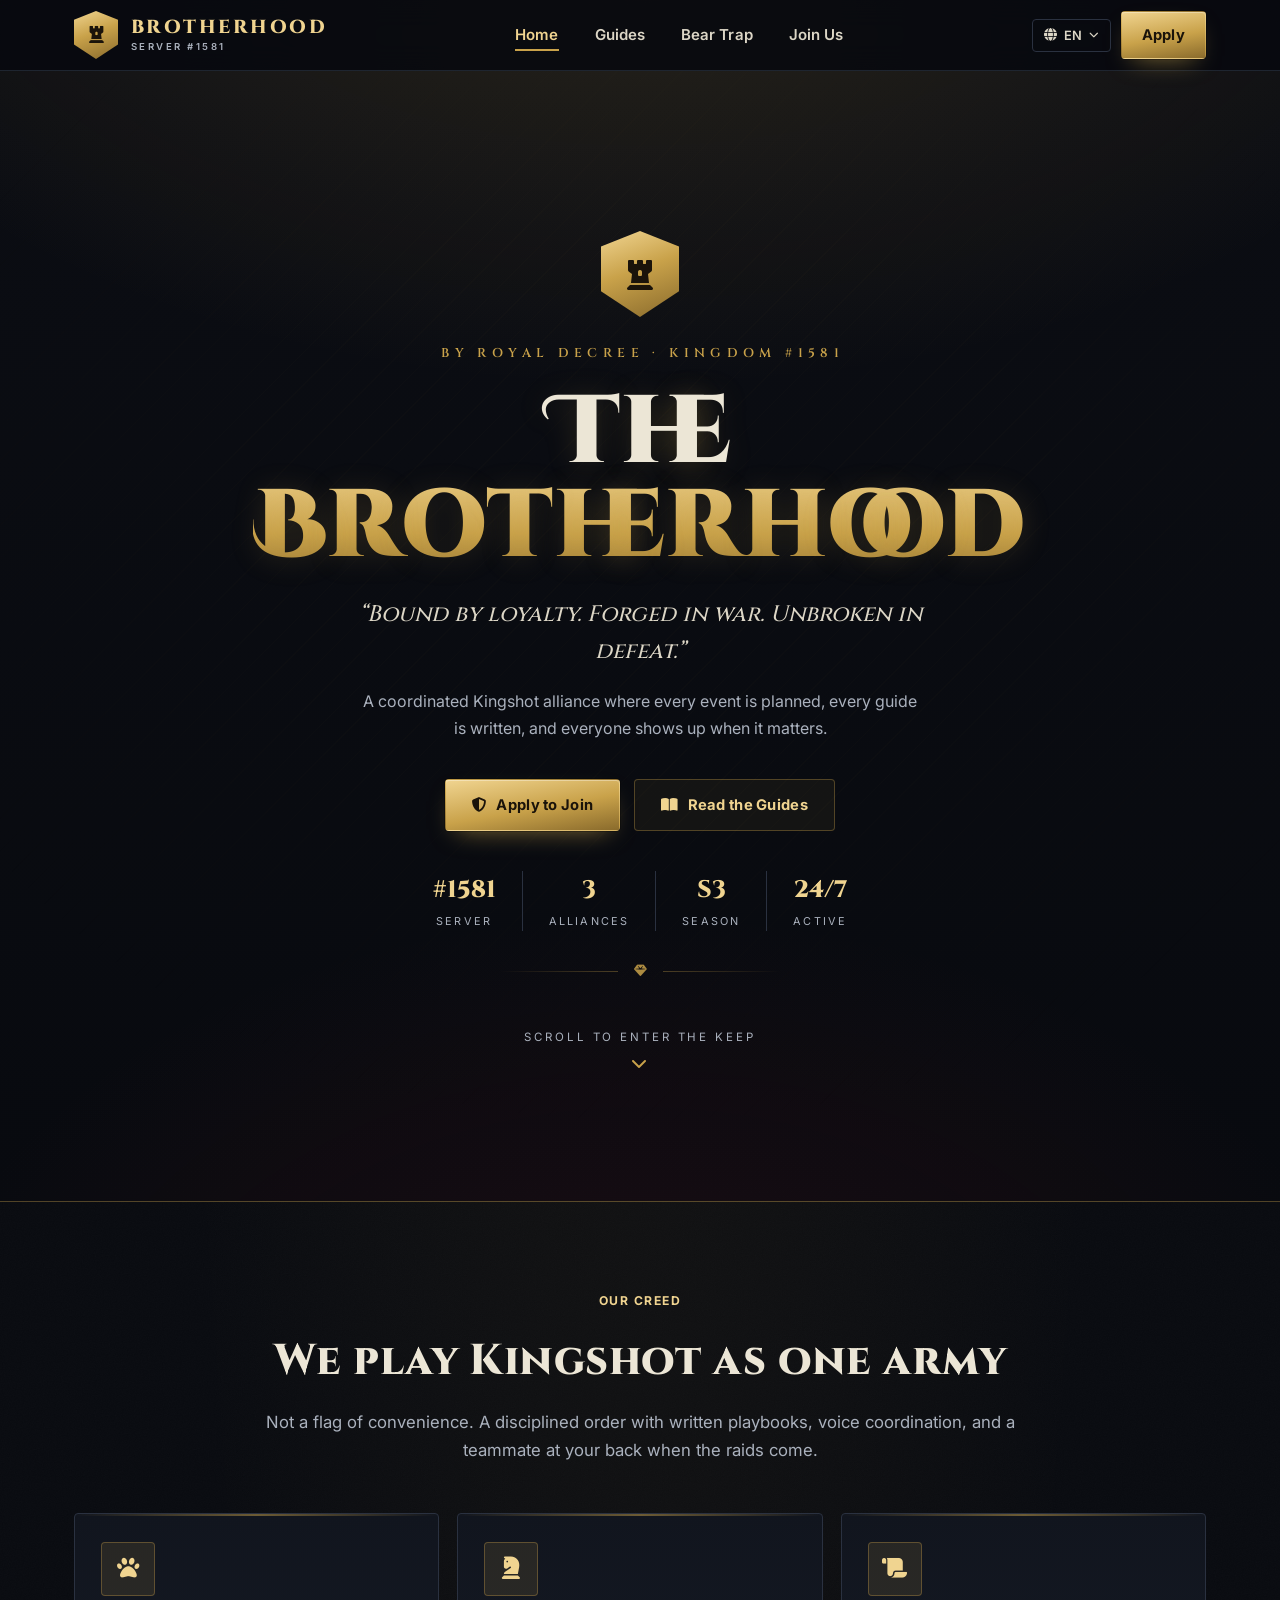
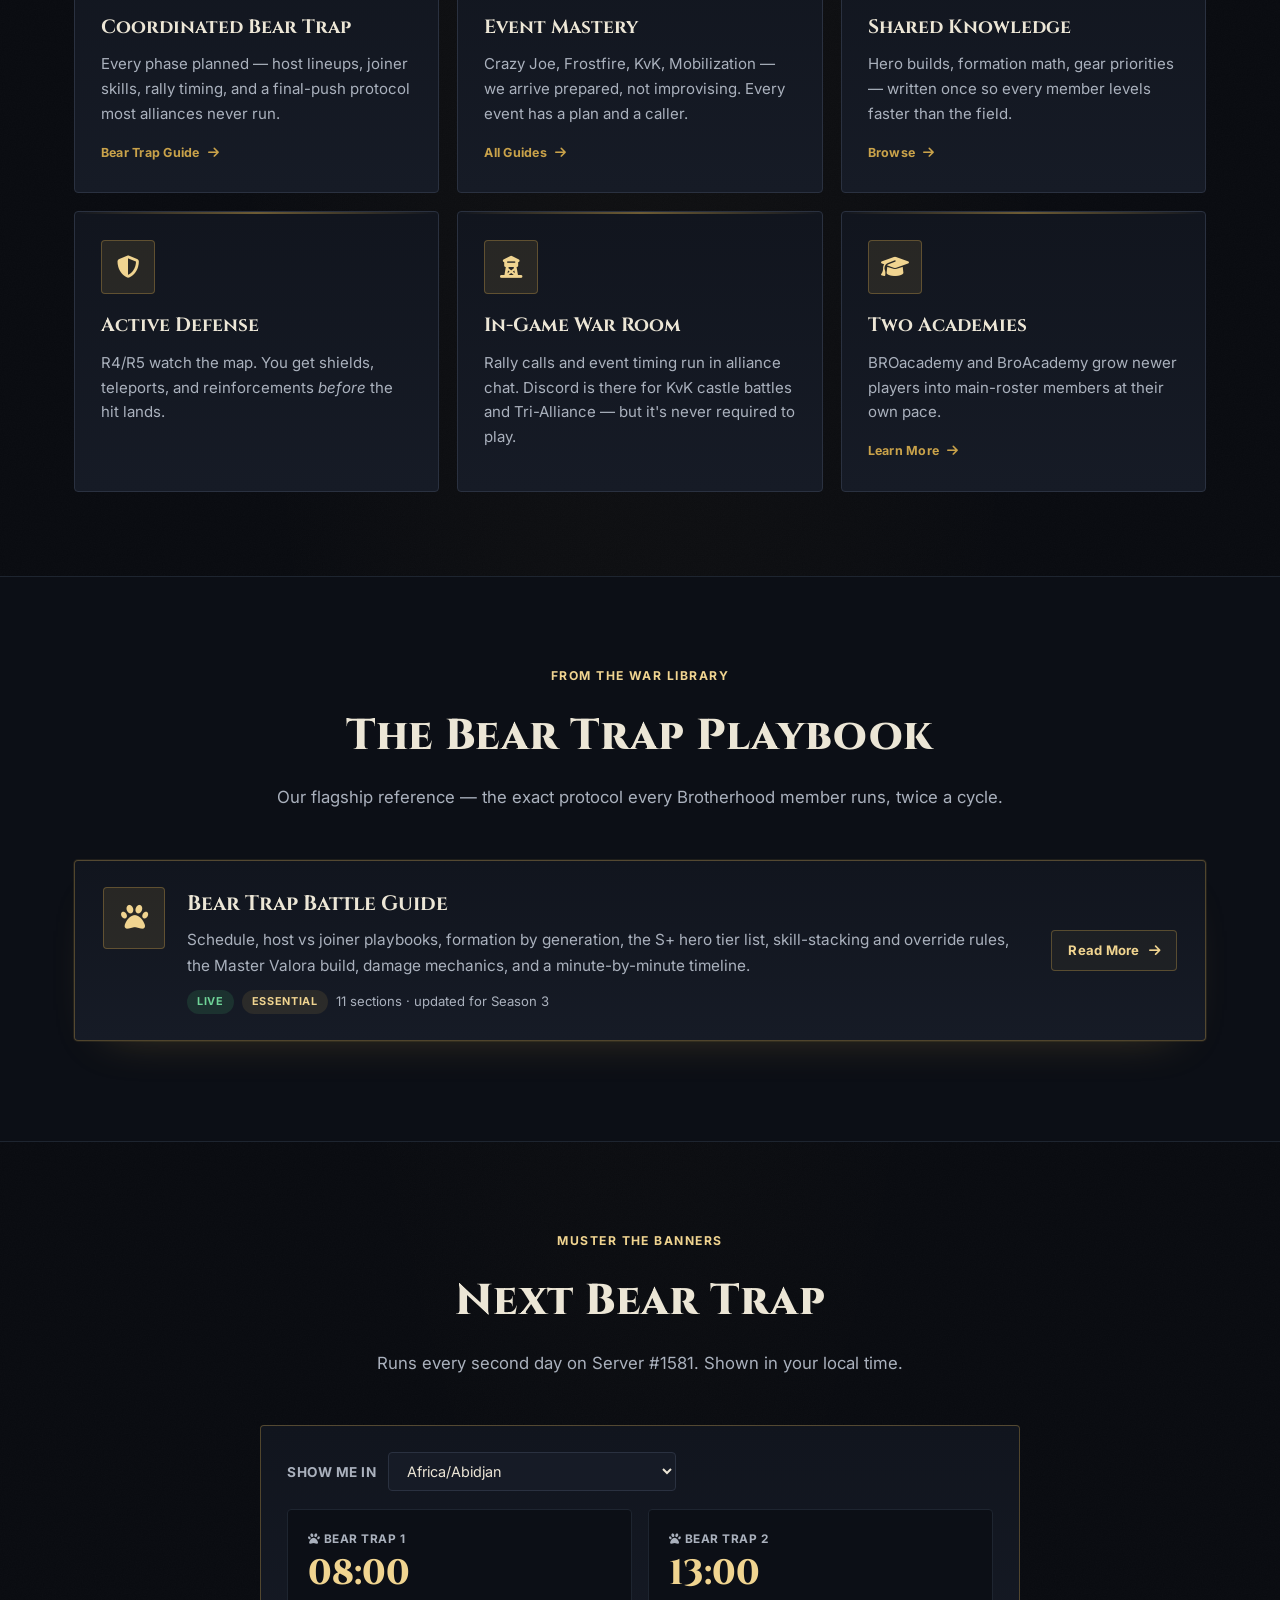
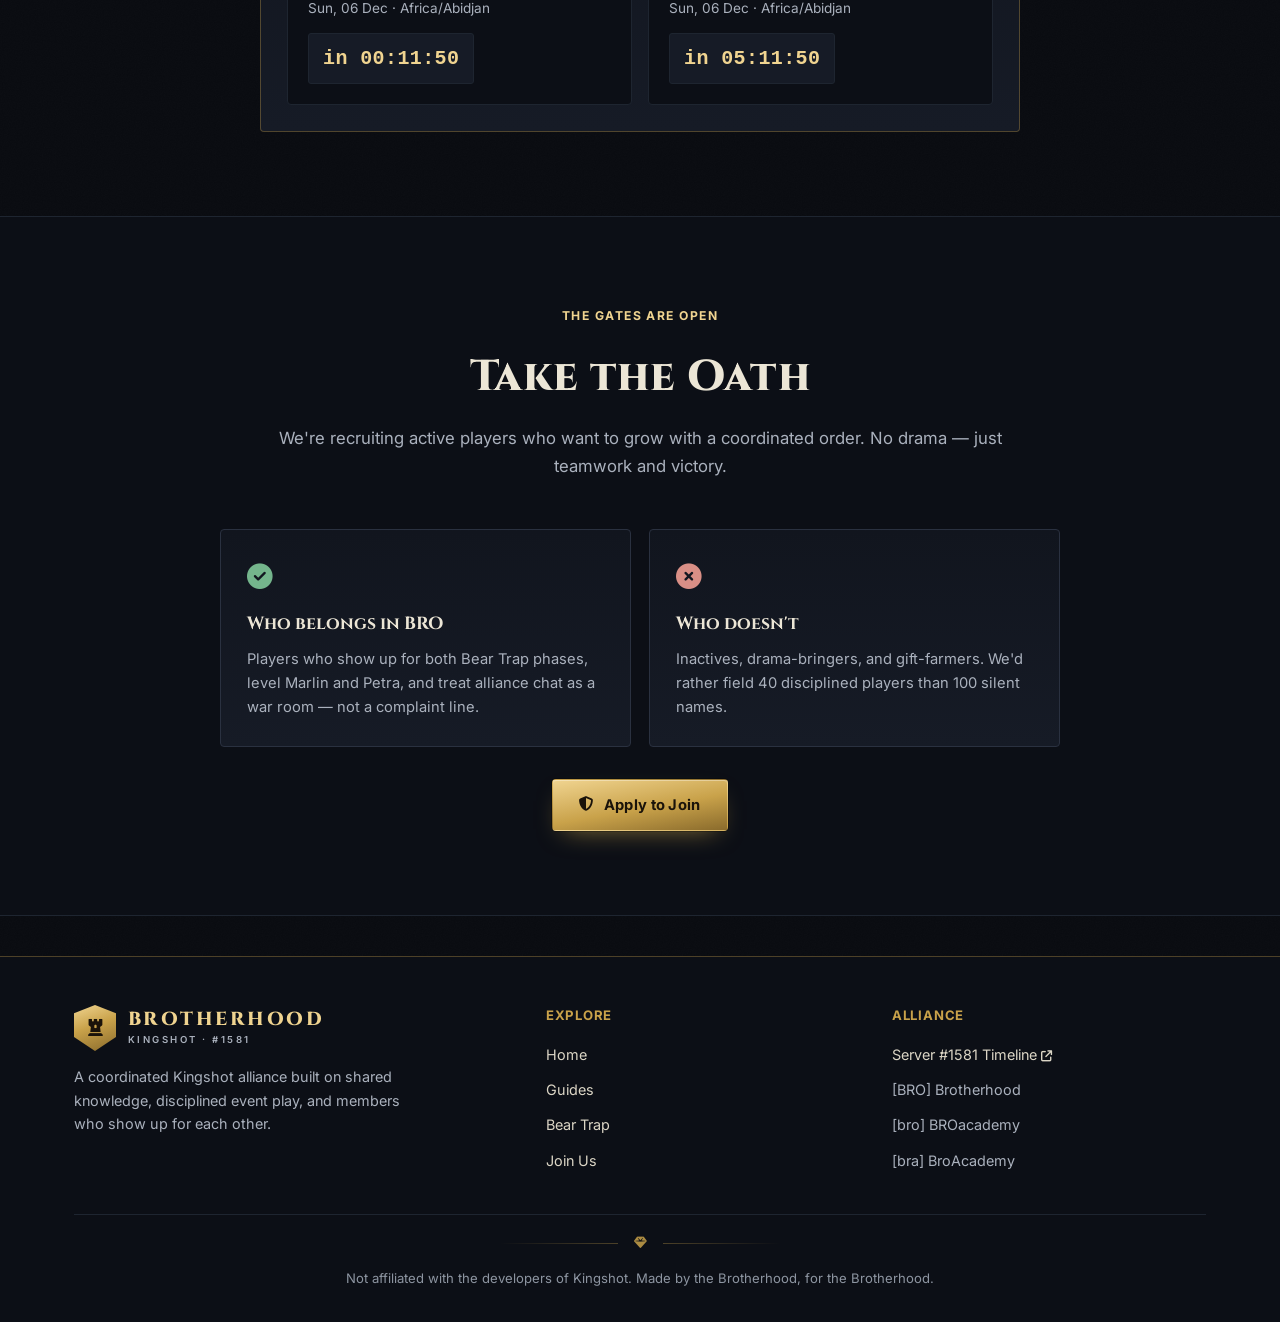
==== commit 2818fc21: "Summary box stands out + renamed; clarify formation (own march only, low-troop note); rename schedul" ====
--- a/home.html
+++ b/home.html
@@ -167,13 +167,13 @@
       </div>
       <div class="tz-grid">
         <div class="tz-card">
-          <div class="label"><i class="fa-solid fa-paw"></i> BT1 · First Phase</div>
+          <div class="label"><i class="fa-solid fa-paw"></i> Bear Trap 1</div>
           <div class="time" id="bt1Time">—</div>
           <div class="date" id="bt1Date">UTC 08:00</div>
           <div class="countdown" id="bt1Countdown">—</div>
         </div>
         <div class="tz-card">
-          <div class="label"><i class="fa-solid fa-paw"></i> BT2 · Second Phase</div>
+          <div class="label"><i class="fa-solid fa-paw"></i> Bear Trap 2</div>
           <div class="time" id="bt2Time">—</div>
           <div class="date" id="bt2Date">UTC 13:00</div>
           <div class="countdown" id="bt2Countdown">—</div>
--- a/style.css
+++ b/style.css
@@ -1155,6 +1155,48 @@
   .tz-card .countdown { font-size: 1.1rem; }
 }
 
+/* live phase — bear is on right now */
+.tz-card.live {
+  border-color: #c0392b;
+  box-shadow: 0 0 0 1px rgba(192,57,43,.5), 0 0 30px -8px rgba(192,57,43,.6);
+}
+.tz-card.live .countdown {
+  color: #fff; background: #c0392b; border-color: #c0392b;
+  font-weight: 800; letter-spacing: .03em;
+  animation: livePulse 1.4s ease-in-out infinite;
+}
+@keyframes livePulse { 0%, 100% { opacity: 1; } 50% { opacity: .72; } }
+
+/* floating LIVE banner — appears anywhere on the page while the bear is on */
+.live-banner {
+  position: fixed; left: 50%; bottom: 24px;
+  transform: translateX(-50%) translateY(160%);
+  z-index: 1500; pointer-events: none;
+  display: flex; align-items: center; gap: 11px;
+  background: #c0392b; color: #fff; text-decoration: none;
+  padding: 12px 20px; border-radius: 999px;
+  font-family: var(--display); font-weight: 700; font-size: .95rem; letter-spacing: .02em;
+  box-shadow: 0 14px 34px -10px rgba(192,57,43,.7), 0 0 0 1px rgba(0,0,0,.25);
+  transition: transform .4s cubic-bezier(.34, 1.3, .64, 1);
+}
+.live-banner.show { transform: translateX(-50%) translateY(0); pointer-events: auto; }
+.live-banner:hover { filter: brightness(1.06); }
+.live-banner strong { font-weight: 800; }
+.live-banner .lb-dot {
+  width: 10px; height: 10px; border-radius: 50%; background: #fff; flex: none;
+  box-shadow: 0 0 0 0 rgba(255,255,255,.7);
+  animation: lbDot 1.3s ease-out infinite;
+}
+.live-banner i { font-size: .85rem; opacity: .85; }
+@keyframes lbDot {
+  0% { box-shadow: 0 0 0 0 rgba(255,255,255,.6); }
+  70% { box-shadow: 0 0 0 9px rgba(255,255,255,0); }
+  100% { box-shadow: 0 0 0 0 rgba(255,255,255,0); }
+}
+@media (max-width: 480px) {
+  .live-banner { font-size: .85rem; padding: 10px 16px; bottom: 16px; width: max-content; max-width: 92vw; }
+}
+
 /* ==========================================================================
    HOST HERO SPOTLIGHT (e.g. Petra) — widget + key skills
    ========================================================================== */
@@ -1180,3 +1222,296 @@
 .spotlight .sp-foot { font-size: .9rem; color: var(--muted); margin-top: 12px; padding-top: 4px; }
 .host-why { display: grid; grid-template-columns: repeat(auto-fit, minmax(240px, 1fr)); gap: 14px; margin-top: 16px; }
 .host-why .feature h4 { color: var(--gold-bright); }
+
+/* ==========================================================================
+   FINAL POLISH — bigger section menu + wider, more balanced text measure
+   ========================================================================== */
+
+/* 1. The in-page section menu ("bookmark/menu") — make it an obvious toolbar */
+.subnav {
+  padding: 12px 0;
+  background: rgba(10, 13, 19, 0.94);
+  border-top: 1px solid var(--gold-line);
+  border-bottom: 1px solid var(--gold-line);
+  box-shadow: 0 8px 22px -16px rgba(0, 0, 0, 0.9);
+}
+.subnav-inner { gap: 6px; }
+.subnav a {
+  font-size: 0.98rem;
+  font-weight: 600;
+  padding: 10px 18px;
+  border-radius: 6px;
+  color: var(--ink-dim);
+}
+.subnav a:hover { background: var(--panel-2); color: var(--gold-bright); }
+.subnav a.active {
+  color: #1a130a;
+  background: linear-gradient(160deg, var(--gold-bright), var(--gold));
+  box-shadow: none;
+}
+@media (max-width: 640px) {
+  .subnav a { font-size: 0.9rem; padding: 9px 14px; }
+}
+
+/* ----- Section menu: real dropdown on mobile (no more horizontal scroll) ----- */
+.subnav-toggle { display: none; }
+@media (max-width: 768px) {
+  .subnav { padding: 0; }
+  .subnav-toggle {
+    display: flex; align-items: center; gap: 11px; width: 100%;
+    background: transparent; border: 0; cursor: pointer;
+    padding: 14px 18px; color: var(--gold-bright);
+    font-family: var(--display); font-weight: 700; font-size: .98rem;
+  }
+  .subnav-toggle .fa-list-ul { color: var(--gold); }
+  .subnav-toggle .subnav-current { flex: 1; text-align: left; color: var(--ink); letter-spacing: .01em; }
+  .subnav-toggle .subnav-caret { color: var(--gold); transition: transform .25s ease; }
+  .subnav.open .subnav-toggle .subnav-caret { transform: rotate(180deg); }
+
+  .subnav-inner {
+    position: absolute; left: 0; right: 0; top: 100%;
+    display: block; max-width: none; margin: 0; padding: 0; gap: 0;
+    background: var(--panel); border-bottom: 1px solid var(--gold-line);
+    box-shadow: 0 18px 32px -16px rgba(0,0,0,.92);
+    max-height: 0; overflow: hidden; transition: max-height .3s ease;
+  }
+  .subnav.open .subnav-inner { max-height: 78vh; overflow-y: auto; }
+  .subnav-inner a {
+    display: block; padding: 15px 20px; border-radius: 0; font-size: 1.02rem;
+    color: var(--ink-dim); border-bottom: 1px solid var(--line-soft);
+  }
+  .subnav-inner a:last-child { border-bottom: none; }
+  .subnav-inner a:hover,
+  .subnav-inner a.active { background: var(--gold-soft); color: var(--gold-bright); box-shadow: none; }
+}
+
+/* 2. Wider reading measure so body text stops wrapping so early */
+.prose .lede,
+.prose > p,
+.guide-section > .lede,
+.deep-body > p { max-width: 84ch; }
+
+/* ==========================================================================
+   BEAR-TRAP HERO HEADER — cinematic banner with the bear art
+   Drop the artwork at  img/bear-hero.webp  and it appears automatically.
+   ========================================================================== */
+.page-header--bear {
+  position: relative;
+  overflow: hidden;
+  padding: clamp(96px, 16vw, 190px) 0 clamp(60px, 9vw, 96px);
+  border-bottom: 1px solid var(--gold-line);
+  background: #0a0c11;
+  isolation: isolate;
+}
+/* the artwork */
+.page-header--bear::before {
+  content: "";
+  position: absolute; inset: 0; z-index: -2;
+  background: url("img/bear-hero.webp") center 28% / cover no-repeat;
+  filter: saturate(1.05) brightness(0.92);
+  transform: scale(1.04);
+}
+/* readability scrim + ember glow + fade into the page */
+.page-header--bear::after {
+  content: "";
+  position: absolute; inset: 0; z-index: -1;
+  background:
+    radial-gradient(125% 90% at 50% 16%, rgba(255, 150, 50, 0.13), transparent 52%),
+    linear-gradient(180deg,
+      rgba(8, 10, 15, 0.90) 0%,
+      rgba(8, 10, 15, 0.55) 34%,
+      rgba(8, 10, 15, 0.70) 66%,
+      var(--bg) 100%);
+}
+.page-header--bear .crest-lg {
+  width: 76px; height: 84px; margin-bottom: 24px;
+  box-shadow: 0 0 0 1px rgba(0,0,0,.45), 0 0 54px -6px rgba(255, 150, 50, 0.7);
+}
+.page-header--bear h1 {
+  color: var(--ink);
+  font-size: clamp(2.4rem, 6.4vw, 4.1rem);
+  letter-spacing: .015em;
+  text-shadow: 0 2px 18px rgba(0,0,0,.78), 0 0 48px rgba(255, 150, 50, 0.30);
+}
+.page-header--bear p {
+  color: #ece5d6;
+  max-width: 58ch; margin: 16px auto 0;
+  text-shadow: 0 1px 10px rgba(0,0,0,.7);
+}
+.page-header--bear .badges { margin-top: 26px; }
+.page-header--bear .badge {
+  backdrop-filter: blur(4px);
+  background: rgba(201, 162, 74, 0.18);
+}
+.page-header--bear .badge.alt { background: rgba(10, 13, 19, 0.55); }
+@media (max-width: 640px) {
+  .page-header--bear { padding: 84px 0 56px; }
+  .page-header--bear::before { background-position: center 30%; }
+}
+
+/* ==========================================================================
+   BRAND LOCKUP POLISH — crest + stacked name/sub (was rendering inline)
+   ========================================================================== */
+.nav .brand { gap: 13px; }
+.nav .brand .crest {
+  width: 44px; height: 48px; flex: none;
+  box-shadow: 0 0 0 1px rgba(0,0,0,.4), 0 6px 18px -8px rgba(201,162,74,.85);
+}
+.brand .brand-text {
+  display: flex; flex-direction: column; justify-content: center;
+  line-height: 1.05;
+}
+.brand .brand-name {
+  display: block;
+  font-family: var(--display); font-weight: 800;
+  font-size: 1.18rem; letter-spacing: .13em;
+  color: var(--gold-bright);
+}
+.brand .brand-sub {
+  display: block; margin-top: 5px;
+  font-family: var(--body); font-weight: 600;
+  font-size: 0.6rem; letter-spacing: .26em; text-transform: uppercase;
+  color: var(--muted);
+}
+@media (max-width: 480px) {
+  .brand .brand-name { font-size: 1.04rem; letter-spacing: .1em; }
+  .brand .brand-sub { letter-spacing: .18em; }
+}
+
+/* ==========================================================================
+   MOBILE LAYOUT POLISH — tighter rhythm, no overflow, comfier cards
+   ========================================================================== */
+
+/* formation tiles stay three-across at every width (no 2 + 1 wrap) */
+.formation-tiles { grid-template-columns: repeat(3, 1fr); }
+
+@media (max-width: 768px) {
+  .subnav { top: 70px; }   /* sit flush under the 70px nav, no overlap */
+}
+
+@media (max-width: 600px) {
+  .wrap, .nav-inner { padding-left: 16px; padding-right: 16px; }
+
+  /* section rhythm */
+  .guide-section { padding: 44px 0; }
+  .guide-section:first-of-type { padding-top: 18px; }
+  .guide-section > h2 { font-size: clamp(1.55rem, 7.5vw, 2rem); margin-bottom: 12px; }
+  .guide-section > .lede { font-size: 1rem; margin-bottom: 22px; }
+  .guide-section > h3 { font-size: 1.18rem; margin: 26px 0 12px; }
+  .snum { font-size: .62rem; padding: 2px 6px; margin-right: 7px; }
+
+  /* hero banner sizing */
+  .page-header--bear h1 { font-size: clamp(2rem, 8.5vw, 2.6rem); }
+  .page-header--bear .crest-lg { width: 64px; height: 70px; margin-bottom: 18px; }
+
+  /* formation tiles compact */
+  .formation-tiles { gap: 8px; }
+  .formation-tiles .stat { padding: 14px 6px; }
+  .formation-tiles .num { font-size: 1.5rem; }
+  .formation-tiles .lbl { font-size: .6rem; letter-spacing: .06em; }
+
+  /* formulas scroll instead of breaking mid-expression */
+  .formula { overflow-x: auto; -webkit-overflow-scrolling: touch; font-size: .76rem; line-height: 1.9; }
+
+  /* compact tables */
+  table { font-size: .82rem; }
+  th, td { padding: 9px 10px; }
+
+  /* cards breathe a little less side-to-side */
+  .card { padding: 20px 17px; }
+  .feature { padding: 18px 16px; }
+  .role { padding: 22px 18px; }
+  .glance { padding: 16px; }
+  .callout { padding: 13px 15px; }
+  .deep-body { padding-left: 15px; padding-right: 15px; }
+  .split .mini { padding: 14px 15px; }
+  .spotlight { padding: 18px 15px; }   /* after .card so it wins for spotlights */
+
+  /* hero / spotlight cards tighter */
+  .hcard .hc-head { gap: 11px; padding: 13px 14px 11px; }
+  .hcard .hc-av { width: 48px; height: 48px; }
+  .hcard .hc-skill { padding: 13px 14px; }
+  .hcard .hc-skill-ic { width: 42px; height: 42px; }
+  .spotlight .sp-head .hc-av { width: 52px; height: 52px; }
+  .spotlight .sp-skill .hc-skill-ic { width: 44px; height: 44px; }
+
+  /* schedule */
+  .tz-box { padding: 18px; }
+  .tz-card { padding: 16px; }
+}
+
+/* make the Summary box impossible to miss */
+.glance {
+  border: 1px solid var(--gold);
+  background:
+    radial-gradient(130% 100% at 0% 0%, rgba(201,162,74,.12), transparent 58%),
+    linear-gradient(180deg, var(--panel), var(--panel-2));
+  box-shadow: 0 0 0 1px rgba(201,162,74,.14), 0 20px 46px -26px rgba(201,162,74,.5);
+  position: relative; overflow: hidden;
+}
+.glance::before {
+  content: ""; position: absolute; top: 0; left: 0; right: 0; height: 4px;
+  background: linear-gradient(90deg, var(--gold-deep), var(--gold-bright), var(--gold-deep));
+}
+.glance h3 {
+  font-size: 1.45rem; letter-spacing: .02em; color: var(--gold-bright);
+  display: inline-flex; align-items: center; gap: 11px;
+  margin-bottom: 16px; padding-bottom: 13px;
+  border-bottom: 1px solid var(--gold-line);
+}
+.glance h3 i { color: var(--gold); }
+@media (max-width: 600px) { .glance h3 { font-size: 1.3rem; } }
+
+/* "deep-dive below" line under the short version */
+.glance-more {
+  margin: 16px 0 0; padding-top: 15px;
+  border-top: 1px solid var(--line-soft);
+  display: flex; align-items: center; gap: 9px;
+  font-size: .92rem; color: var(--muted);
+}
+.glance-more em { font-style: italic; color: var(--ink-dim); }
+.glance-more i { color: var(--gold); }
+
+/* ==========================================================================
+   HOST HERO ACCORDIONS (Petra / Marlin / Amadeus / Zoe)
+   ========================================================================== */
+.hero-acc {
+  background: linear-gradient(180deg, var(--panel), var(--panel-2));
+  border: 1px solid var(--line); border-top: 3px solid var(--gold);
+  border-radius: var(--radius); overflow: hidden; margin-bottom: 12px;
+}
+.hero-acc > summary {
+  list-style: none; cursor: pointer;
+  display: flex; align-items: center; gap: 14px; padding: 15px 18px;
+}
+.hero-acc > summary::-webkit-details-marker { display: none; }
+.hero-acc > summary:hover { background: rgba(201,162,74,.04); }
+.hero-acc > summary .hc-av {
+  width: 52px; height: 52px; flex: none;
+  border: 1px solid var(--gold-line); border-radius: var(--radius);
+  overflow: hidden; background: var(--bg-2);
+}
+.hero-acc > summary .hc-av img { width: 100%; height: 100%; object-fit: cover; }
+.hero-acc > summary .hc-id { flex: 1; min-width: 0; }
+.hero-acc > summary .hc-name { display: flex; align-items: center; flex-wrap: wrap; gap: 6px; }
+.hero-acc > summary .hc-name b { font-family: var(--display); font-weight: 700; font-size: 1.18rem; color: var(--ink); }
+.hero-acc .acc-role {
+  flex: none; white-space: nowrap;
+  font-size: .66rem; font-weight: 700; letter-spacing: .04em; text-transform: uppercase;
+  color: var(--gold-bright); background: var(--gold-soft);
+  border: 1px solid var(--gold-line); padding: 4px 10px; border-radius: 999px;
+}
+.hero-acc .acc-caret { flex: none; color: var(--gold); transition: transform .2s ease; }
+.hero-acc[open] .acc-caret { transform: rotate(180deg); }
+
+/* body reuses the spotlight skill styles; just neutralise the card padding/border */
+.hero-acc .hero-acc-body.spotlight {
+  padding: 2px 18px 18px; border-top: 1px solid var(--line-soft); border-radius: 0;
+}
+.hero-acc .hero-acc-body .callout { margin-top: 16px; }
+
+@media (max-width: 520px) {
+  .hero-acc .acc-role { display: none; }   /* role is explained inside; keep summary clean */
+  .hero-acc > summary { padding: 13px 14px; gap: 12px; }
+  .hero-acc .hero-acc-body.spotlight { padding: 2px 14px 16px; }
+}
